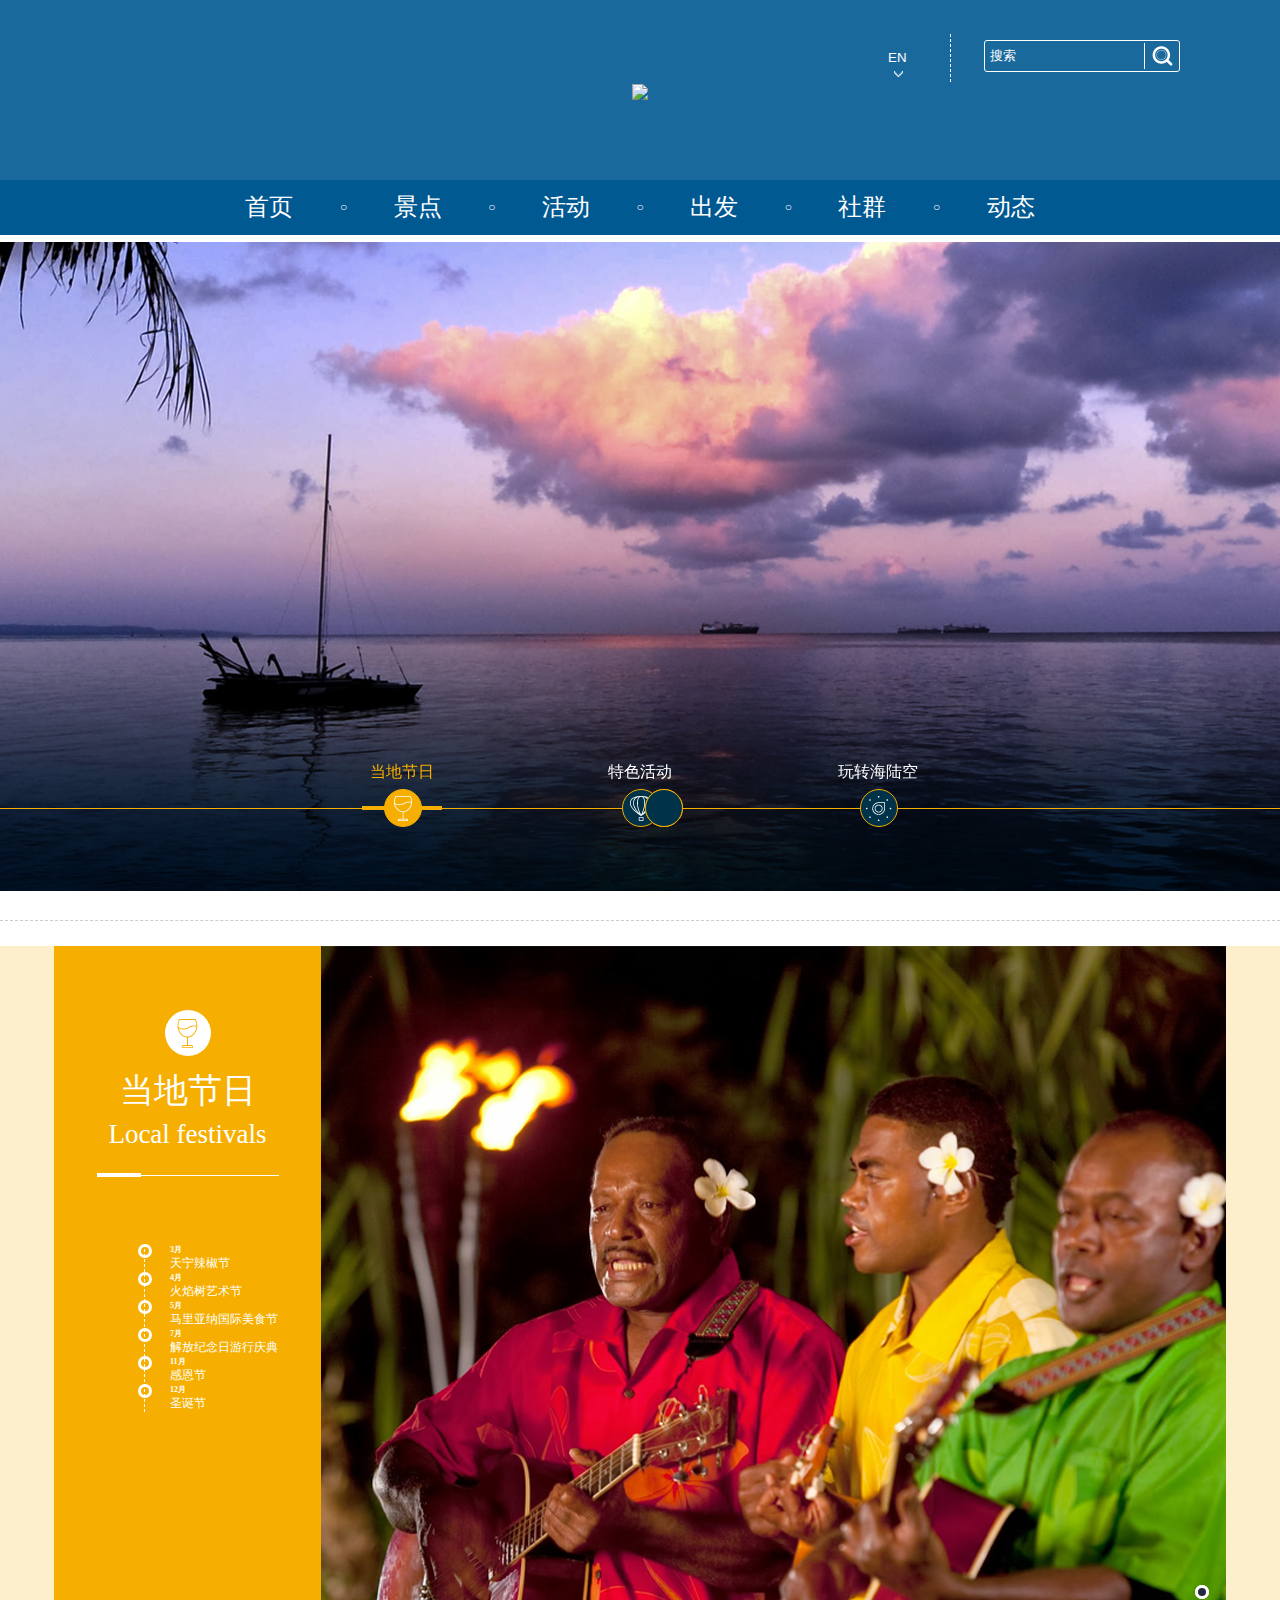
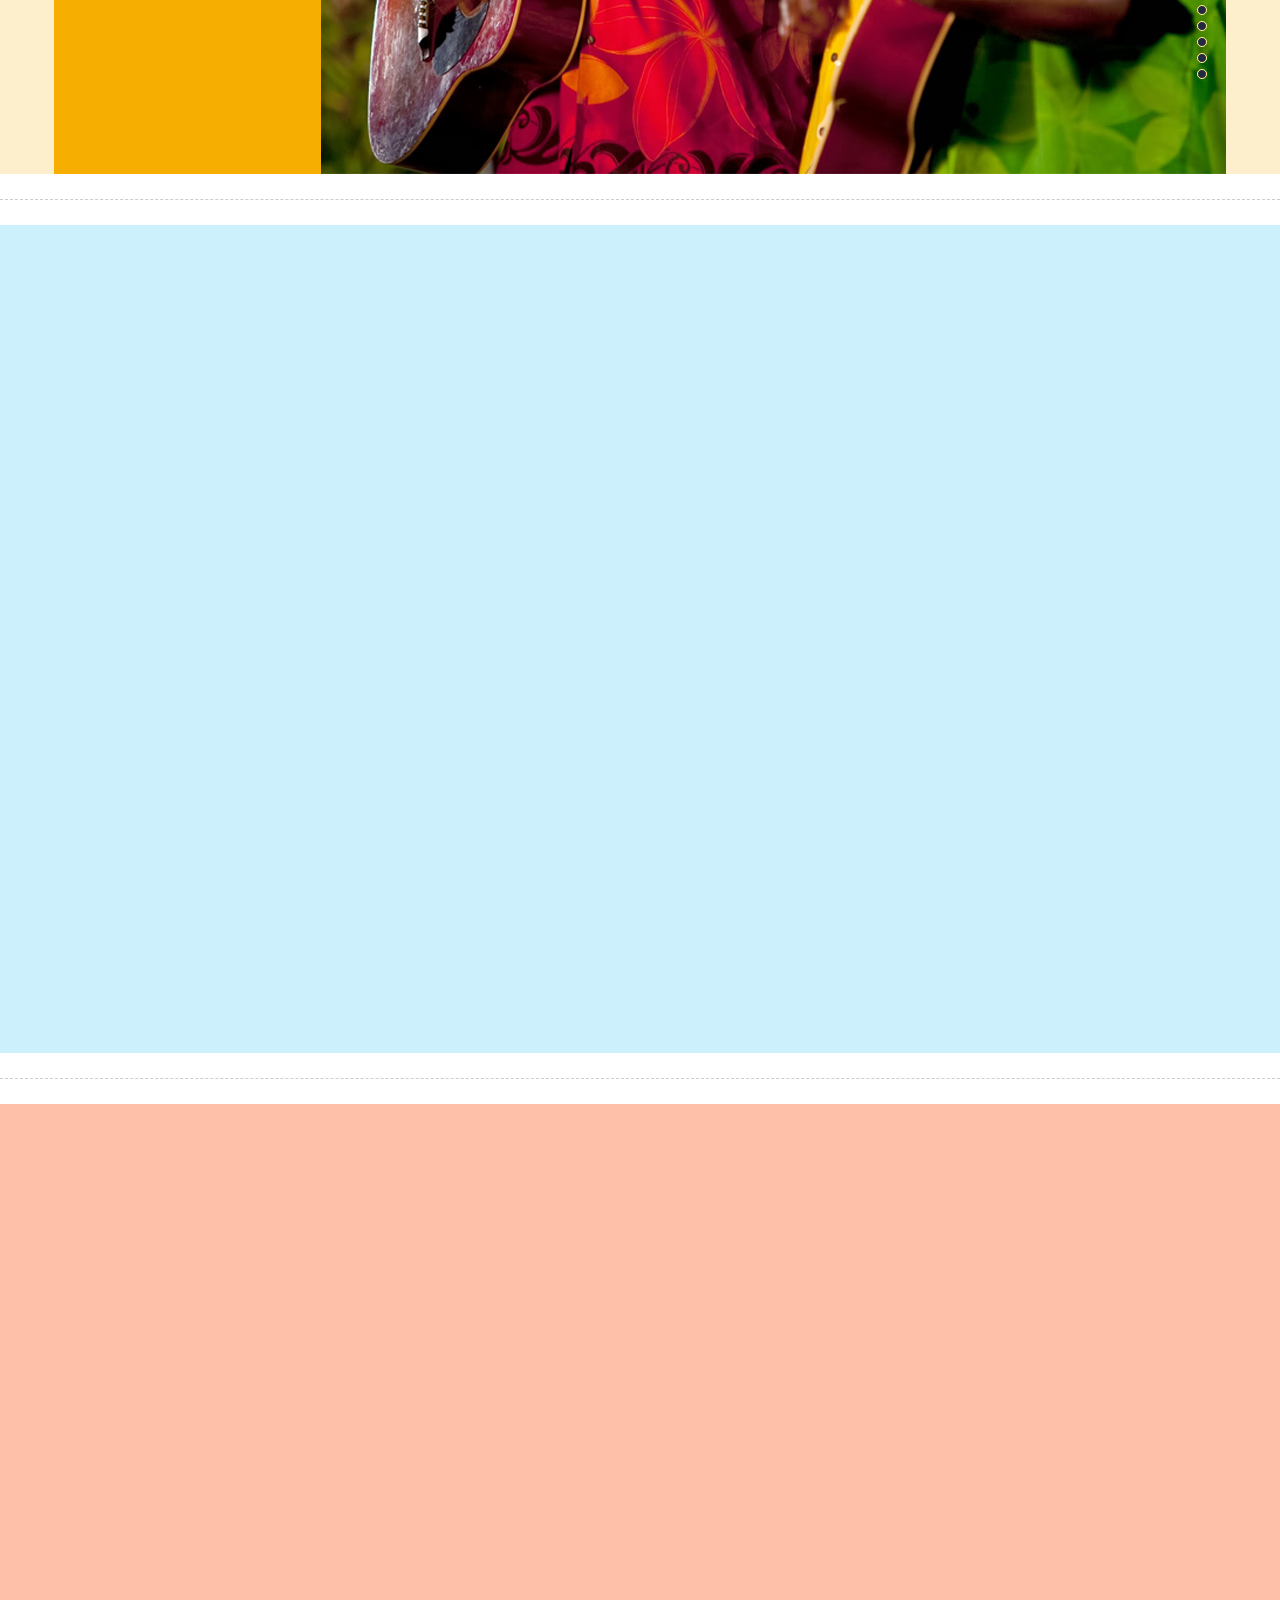
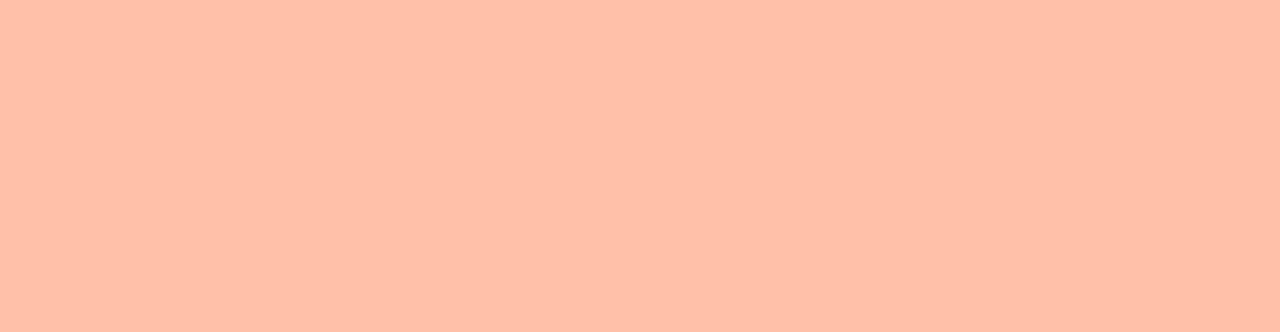
==== activity.html @ ddf552de "init" ====
<!DOCTYPE html>
<html lang="en">
<head>
	<meta charset="UTF-8">
	<title>活动</title>
	<link rel="stylesheet" href="css/index.css" type="text/css"/>  
	<link rel="stylesheet" href="css/swiper.css" type="text/css"/>
	<link rel="stylesheet" href="css/activity.css" type="text/css"/>
	<script type="text/javascript" src="js/jquery.js"></script>    
	<script type="text/javascript" src="js/swiper.min.js"></script>    
	<script type="text/javascript" src="js/posterTvGrid.js"></script>
	<script type="text/javascript" src="js/base.js"></script>
</head>
<body>
	<div id="top" class="pub-top">
	    <h1><img src="images/pub-logo.png" class="logo" /></h1>
	    <div class="search">
	        <div class="select">
	            <select>
	                <option value="EN" style="background: #015992;color: #fff;">EN</option>
	                <option value="中文" style="background: #015992;color: #fff;">中文</option>
	            </select>
	            <div class="select-shadow"></div>
	        </div>            
	        <form action="" type="">
	            <input type="text" name="" placeholder="搜索" />
	            <input type="submit" name="" />
	        </form>
	    </div>
	</div>
	<div id="nav">
	  <ul id="supnav" class="container">
	    <li>
	        <a href="#" class="a">首页</a>
	        <div>
	            <!-- <a href="#">导航菜单</a> 
	            <a href="#">导航菜单</a> 
	            <a href="#">导航菜单</a>
	            <a href="#">导航菜单</a> 
	            <a href="#">导航菜单</a> --> 
	        </div>
	    </li>
	    <li>○</li>
	    <li>
	        <a href="#" class="a">景点</a>
	        <div> 
	            <a href="#">导航菜单</a>
	            <a href="#">导航菜单</a>
	            <a href="#">导航菜单</a> 
	            <a href="#">导航菜单</a> 
	            <a href="#">导航菜单</a> 
	            <a href="#">导航菜单</a> 
	            <a href="#">导航菜单</a> 
	            <a href="#">导航菜单</a> 
	        </div>
	    </li>
	    <li>○</li>
	    <li>
	        <a href="#" class="a">活动</a>
	        <div> 
	            <a href="#">导航菜单</a> 
	            <a href="#">导航菜单</a>
	            <a href="#">导航菜单</a> 
	            <a href="#">导航菜单</a> 
	            <a href="#">导航菜单</a> 
	            <a href="#">导航菜单</a> 
	            <a href="#">导航菜单</a> 
	        </div>
	    </li>
	    <li>○</li>
	    <li>
	        <a href="#" class="a">出发</a>
	        <div> 
	            <a href="#">导航菜单</a> 
	            <a href="#">导航菜单</a> 
	            <a href="#">导航菜单</a>
	            <a href="#">导航菜单</a>
	            <a href="#">导航菜单</a> 
	            <a href="#">导航菜单</a> 
	            <a href="#">导航菜单</a> 
	            <a href="#">导航菜单</a> 
	            <a href="#">导航菜单</a> 
	        </div>
	    </li>
	    <li>○</li>
	    <li>
	        <a href="#" class="a">社群</a>
	        <div> 
	            <a href="#">导航菜单</a>
	            <a href="#">导航菜单</a>
	            <a href="#">导航菜单</a> 
	            <a href="#">导航菜单</a>
	            <a href="#">导航菜单</a> 
	            <a href="#">导航菜单</a> 
	            <a href="#">导航菜单</a> 
	            <a href="#">导航菜单</a> 
	            <a href="#">导航菜单</a> 
	        </div>
	    </li>
	    <li>○</li>
	    <li>
	        <a href="#" class="a">动态</a>
	        <div> 
	            <a href="#">导航菜单</a> 
	            <a href="#">导航菜单</a>
	            <a href="#">导航菜单</a> 
	            <a href="#">导航菜单</a>
	        </div>
	    </li>
	  </ul>
	</div>
	<div class="banner">
	    <div class="swiper-container">
	        <div class="swiper-wrapper">
	            <div class="swiper-slide">
	                <a href="#"><img src="images/activity/banner.jpg" /></a>
	            </div>
	            <div class="swiper-slide">
	                <a href="#"><img src="images/activity/banner.jpg" /></a>
	            </div>
	            <div class="swiper-slide">
	                <a href="#"><img src="images/activity/banner.jpg" /></a>
	            </div>

	        </div>
	        <!-- Add Pagination -->
	        <div class="swiper-pagination"></div>
	    </div>
	</div>
	<div class="hr"></div>
	<div class="module festival">
		<div class="container">
			<div class="swiper-container swiper-container-vertical">
			    <div class="swiper-wrapper">
			        <div class="swiper-slide">
			            <a href="#"><img src="images/activity/festival1.jpg" /></a>
			        </div>
			        <div class="swiper-slide">
			            <a href="#"><img src="images/activity/festival1.jpg" /></a>
			        </div>
			        <div class="swiper-slide">
			            <a href="#"><img src="images/activity/festival1.jpg" /></a>
			        </div>
			        <div class="swiper-slide">
			            <a href="#"><img src="images/activity/festival1.jpg" /></a>
			        </div>
			        <div class="swiper-slide">
			            <a href="#"><img src="images/activity/festival1.jpg" /></a>
			        </div>
			        <div class="swiper-slide">
			            <a href="#"><img src="images/activity/festival1.jpg" /></a>
			        </div>

			    </div>
			    <!-- Add Pagination -->
			    <div class="swiper-pagination swiper-pagination-clickable swiper-pagination-bullets"></div>
			    <div class="swiper-pagination swiper-pagination-clickable swiper-pagination-bullets"></div>
			</div>
			<div class="slide">
				<h5></h5>
				<h1>当地节日</h1>
				<h3>Local festivals</h3>
				<div class="line"></div>
				<ul>
					<li>
						<h6><span>3</span>月</h6>
						<p>天宁辣椒节</p>
					</li>
					<li>
						<h6><span>4</span>月</h6>
						<p>火焰树艺术节</p>
					</li>
					<li>
						<h6><span>5</span>月</h6>
						<p>马里亚纳国际美食节</p>
					</li>
					<li>
						<h6><span>7</span>月</h6>
						<p>解放纪念日游行庆典</p>
					</li>
					<li>
						<h6><span>11</span>月</h6>
						<p>感恩节</p>
					</li>
					<li>
						<h6><span>12</span>月</h6>
						<p>圣诞节</p>
					</li>
				</ul>
			</div>
		</div>
	</div>
	<div class="hr"></div>
	<div class="module activity">
		<div class="container"></div>
	</div>
	<div class="hr"></div>
	<div class="module travel">
		<div class="container"></div>
	</div>
</body>
</html>
---- css/index.css ----
body,div,span,h1,h2,h3,h4,h5,h6,p,a,ol,ul,li,dl,dt,dd,input,img,form,button,blockquote{margin:0; padding:0; list-style:none; border:0;}
body{font-size:12px;font-family: "Microsoft YaHei"; }
a{text-decoration:none; color:#000;border:none;padding:0px;margin:0px;}
a:hover{text-decoration:none;}
img{ border:none;}
input{ outline:none;}

input::-webkit-input-placeholder {color: #fff;}
input:-moz-placeholder {color: #fff;}
input::-moz-placeholder {color: #fff;}
input:-ms-input-placeholder {color: #fff;}
ul,li,ol,input{ list-style:none;}
input,button,select,textarea{outline:none}/*取消聚焦*/
.bog_bg{ background:#f8f9f8;}
.left{ float:left;}/*左浮动*/
.right{ float:right;}/*右浮动*/ 

.clearfix{ zoom:1; position:relative; overflow:hidden; display:block;}
.clearfix:after{ content:" "; position:absolute; width:0px; height:0px; clear:both;}

.container{width: 1172px;margin: 0 auto;}

.pub-top{background: #1a699d;}
#top.pub-top .search .select .select-shadow{background-color: #1a699d;}
.ha-bg{min-height: 3442px;min-width: 1172px;background: url(../images/bg.png) no-repeat center;}
#top{position: relative;}
#top h1{text-align: center;line-height: 180px;}
#top .logo{vertical-align: middle;}
#top .search{position: absolute;top: 30px;right: 100px;line-height: 48px;}
#top .search .select{display: inline-block;border-right: 1px dashed #fff;line-height: 48px;position: relative;}
#top .search .select:after{content: '';position: absolute;width: 9px;height: 6px;background: url(../images/down.png);bottom: 5px;left: 10px;}
#top .search .select .select-shadow{width: 17px;height: 17px;background: #56b0f2;position: absolute;right: 20px;top: 50%;margin-top: -8px;}
#top .search select{color: #fff;background: transparent;border: none;margin-right: 20px;}
#top .search form{display: inline-block;width: 194px;height: 30px;border: 1px solid #fff;border-radius: 3px;position: relative;top: 10px;margin-left: 30px;}
#top .search form input[type="text"]{width: 80%;background: transparent;color: #fff;float: left;line-height: 30px;text-indent: 5px;}
#top .search form input[type="submit"]{float: right;width: 18%;background: transparent url(../images/search.png) no-repeat center;text-indent: -9999px;line-height: 26px;border-left: 1px solid #fff;margin-top: 2px;cursor: pointer;}

#nav{width: 100%;line-height: 55px;background: #015992;height: 55px;}
#nav ul {padding: 0 162.875px;box-sizing: border-box;}
#nav ul li { float: left; line-height: 55px; position: relative;text-align: center; }
#nav ul li:nth-of-type(2n+1){width: 105px;}
#nav ul li:nth-of-type(2n){padding: 0 18px;color: #fff;}
#nav div { width: 105px; position: absolute; top: 62px; left: 0px; padding-bottom: 0px; float: left; height: 0; overflow: hidden; background-color: #23abf1;z-index: 9999; }
#nav li .a { text-decoration: none; color: #FFFFFF; line-height: 55px; display: block;font-size: 24px;color: #fff; }
#nav li .a:hover{color: #fccd00;border-bottom: 7px solid #fccd00;}
#nav div a { text-decoration: none; color: #FFFFFF; line-height: 26px; display: block; }
#nav div a:hover { background-color: #0C7DBA; }

#banner img{display: block;margin: 344px auto 0;}
.content{padding: 88px 0 0 0;margin-top: 246px;}
.content .content-bg{background: #fff;border-top: 0.01px solid transparent;}
.content .daoyu{margin-top: -88px;}
.content .daoyu li{float: left;text-align: center;width: 384px;height: auto;overflow: hidden;margin-left: 10px;}
.content .daoyu li:first-child{margin-left: 0;}
.content .daoyu li a{display: block;position: relative;}
.content .daoyu li a .shadow{width: 100%;height: 100%;background: transparent;position: absolute;top: 0;left: 0;right: 0;}
.content .daoyu li a:hover .shadow{background: rgba(0,0,0,0.4);}
.content .daoyu h5{width: 100%;height: 80px;line-height: 80px;background: #015992;font-size: 40px;color: #fff;font-weight: bold;border-bottom: 8px solid #fccd00;}
.content .daoyu img{display: block;}
.content .go{padding: 24px 0 0;margin-top: 15px;border-top: 1px dashed #ccc;}
.content .go img{display: block;margin: 0 auto;}
.content .share{padding: 50px 0 12px;border-bottom: 1px dashed #ccc;}
.content .share .pic{padding: 7px 10px;background: #f4f5f5;}
.content .share .pic ul{float: left;margin-left: 18px;}
.content .share .pic ul:first-child{margin-left: 0;}
.content .share .pic ul li{margin-bottom: 18px;position: relative;}
.content .share .pic a{display: block;position: relative;}
.content .share .pic a .shadow{width: 100%;height: 100%;background: transparent;position: absolute;top: 0;left: 0;right: 0;}
.content .share .pic a:hover .shadow{background: rgba(0,0,0,0.4);}
.content .share .pic img{display: block;}
.content .share .pic .float-right{width: 20px;height: 97px;background: #fff;position: absolute;top: 50%;right: -7px;margin-top: -48px;color: #9fa0a0;}
.content .share .pic .float-right span{transform: rotateZ(90deg);white-space: nowrap;position: relative;display: block;top: 5px;}
.content .share .txt{padding: 0 8px;border-left: 1px dashed #ccc;}
.content .share .txt h5{width: 430px;height: 42px;line-height: 42px;background: #015992;color: #fff;text-align: center;font-size: 20px;font-weight: normal;}
.content .share .txt h5 span{line-height: 42px;}
.content .share .txt h5 i{font-style: normal;font-size: 12px;position: relative;top: -3px;}
.content .share .txt ul{width: 430px;border: 1px solid #ccc;padding: 0 20px 0 8px;box-sizing: border-box;margin: 5px 0;background: #efeff0;}
.content .share .txt ul li{line-height: 30px;border-bottom: 1px dashed #ccc;}
.content .share .txt ul li:last-child{border-bottom: 1px dashed transparent;text-align: right;}
.content .share .txt ul li:last-child a{font-size: 12px;color: #015992;background: url(../images/more.png) no-repeat right center;padding-right: 17px;}
.content .share .txt .comment{width: 430px;border: 1px solid #ccc;margin: 5px 0;}
.content .share .txt .comment ol{height: 22px;background: #efeff0;}
.content .share .txt .comment ol li{float: left;}
.content .share .txt .comment ol li a{padding: 0 15px;display: block;line-height: 22px;}
.content .share .txt .comment ol li a:hover,.content .share .txt .comment ol li.on a{background: #fff;border-bottom: 2px solid #f00;}
.content .share .txt .comment p{text-align: right;padding-right: 20px;line-height: 30px;}
.content .share .txt .comment p a{font-size: 12px;color: #015992;background: url(../images/more.png) no-repeat right center;padding-right: 17px;}
.content .share .txt .comment dl{margin-top: 24px;}
.content .activity{margin-top: 15px;}
.content .activity h5{width: 1156px;height: 42px;line-height: 42px;background: #015992;color: #fff;text-align: center;font-size: 20px;font-weight: normal;margin: 0 auto 5px;}
.content .activity h5 span{line-height: 42px;}
.content .activity h5 i{font-style: normal;font-size: 12px;position: relative;top: -3px;}
.rotate-bg{width: 1156px;height: 306px;margin: 0 auto;background: #dcdcdc;padding-top: 10px;position: relative;}

#footer{width: 100%;min-width: 1172px;background: #fff;padding: 8px 0 276px;}
#footer .worker-box{border-top: 1px dashed #ccc;padding: 33px 0 20px;}
#footer .worker{width: 800px;margin: 0 auto;position: relative;}
#footer .worker .box{width: 606px;height: 50px;margin: 0 auto;overflow: hidden;position: relative;}
#footer .worker .box ul{position: absolute;left: 0;top: 0;}
#footer .worker .box li{width: 162px;float: left;margin-left: 60px;}
#footer .worker .box li img{display: block;}
#footer .worker .box li:first-child{margin-left: 0;}
#footer .worker .prev-btn{width: 12px;height: 20px;background: url(../images/prev.png);position: absolute;left: 0;top: 50%;margin-top: -10px;}
#footer .worker .next-btn{width: 12px;height: 20px;background: url(../images/next.png);position: absolute;right: 0;top: 50%;margin-top: -10px;}
#footer .list{width: 80%;margin: 0 auto;background: #f5f5f5;padding: 5px 0 0;}
#footer .list h5{font-size: 22px;color: #000;font-weight: bold;text-align: center;line-height: 38px;margin: 10px 0;}
#footer .list ul{width: 90%;border-top: 1px dashed #ccc;margin: 0 auto;padding: 10px 0 28px;}
#footer .list ul li{width: 30%;float: left;}
/*#footer .list ul li:first-child{padding-right: 70px;}*/
/*#footer .list ul li:last-child{padding-left: 70px;}*/
#footer .list ul li:nth-of-type(2){width: 30%;border-left: 1px dashed #ccc;border-right: 1px dashed #ccc;}
#footer .list ul li h6{text-align: center;font-size: 14px;color: #3e3a39;line-height: 22px;padding-top: 10px;}
#footer p{text-align: center;font-size: 12px;color: #3e3a39;line-height: 22px;}
#footer p.link{margin-top: 10px;}
#footer .app{text-align: center;margin-top: 28px;}

/* posterTvGrid */
.posterTvGrid{position:relative;height:270px;}
.posterTvGrid img{max-width:none;max-height:none;border:0 none;background:#888;}
.posterTvGrid .contentHolder{position:relative;overflow:hidden;}
.posterTvGrid .contentHolderUnit{cursor:pointer;position:absolute;width:640px;height:270px;}
.posterTvGrid .contentHolderUnit a.elementLink{display:block;overflow:hidden;z-index:3;position:absolute;left:0;right:0;width:100%;height:100%;}
.posterTvGrid .contentHolderUnit img{width:100%;height:100%;}
.posterTvGrid .contentHolderUnit .elementTitle{}
.posterTvGrid .contentHolderUnit .elementOverlay{z-index:1;position:absolute;top:0;left:0;background:#000;width:100%;height:100%;opacity:0;filter:opacity=0;}
.posterTvGrid .contentHolderUnit .leftShadow{position:absolute;top:23px;left:-174px;width:174px;height:224px;background:url(img/leftShadow.png) no-repeat;}
.posterTvGrid .contentHolderUnit .rightShadow{position:absolute;top:23px;right:-174px;width:174px;height:224px;background:url(img/rightShadow.png) no-repeat;}
.posterTvGrid .bannerControls{}
.rotate-bg .leftNav,.rotate-bg .rightNav{cursor:pointer;z-index:10;position:absolute;top:50%;width:12px;height:20px;margin-top:-10px;}
.rotate-bg .leftNav{left:70px;background:url("../images/prev.png") no-repeat;_background:none;_filter:progid:DXImageTransform.Microsoft.AlphaImageLoader(src="img/slide_prev_btn.png");}
.rotate-bg .rightNav{right:70px;background:url("../images/next.png") no-repeat;_background:none;_filter:progid:DXImageTransform.Microsoft.AlphaImageLoader(src="img/slide_next_btn.png");}
.rotate-bg .leftNav:hover{}
.rotate-bg .rightNav:hover{}
.posterTvGrid .bottomNav{z-index:140;position:absolute;width:100%;height:10px;margin-top:270px;padding:10px 0 0;text-align:center;display: none;}
.posterTvGrid .bottomNavButtonOFF{cursor:pointer;overflow:hidden;display:inline-block;*display:inline;*zoom:1;width:10px;height:10px;margin:0 5px;vertical-align:top;-webkit-border-radius:5px;-moz-border-radius:5px;border-radius:5px;background:#c3c3c3;}
.posterTvGrid .bottomNavButtonOFF:hover{background:#aaa;}
.posterTvGrid .bottomNavButtonON,
.posterTvGrid .bottomNavButtonON:hover{background:#69aaec;}
.posterTvGrid .bottomNavLeft{}
.posterTvGrid .bottomNavRight{}
---- css/activity.css ----
.hr{background-color: #fff;height: 25px;border-top: 1px dashed #ccc;margin-top: 25px;}
.banner{margin-top: 7px;}
.banner .swiper-pagination{height: 1px;background: #f6af00;bottom: 86px;z-index: 1;}
.banner .swiper-pagination span{position: absolute;left: 50%;bottom: -18px;width: 36px;height: 36px;background-color: #003249;background-repeat: no-repeat;background-position: center;border-radius: 50%;border: 1px solid #f6af00;opacity: 1;}
.banner .swiper-pagination span:before{position: absolute;top: -28px;left: -23px;width: 80px;color: #fff;font-size: 16px;}
.banner .swiper-pagination span:nth-of-type(1){margin-left: -256px;background-image: url(../images/activity/banner-btn1-1.png);}
.banner .swiper-pagination span:nth-of-type(1):before{content: '当地节日';}
.banner .swiper-pagination span:nth-of-type(2){margin-left: -18px;background-image: url(../images/activity/banner-btn2-1.png);}
.banner .swiper-pagination span:nth-of-type(2):before{content: '特色活动';}
.banner .swiper-pagination span:nth-of-type(3){margin-left: 220px;background-image: url(../images/activity/banner-btn3-1.png);}
.banner .swiper-pagination span:nth-of-type(3):before{content: '玩转海陆空';}
.banner .swiper-pagination span.swiper-pagination-bullet-active{background-color: #f6af00;}
.banner .swiper-pagination span.swiper-pagination-bullet-active:before{color: #f6af00;}
.banner .swiper-pagination span.swiper-pagination-bullet-active:after{content: '';position: absolute;top: 16px;left: -23px;width: 80px;height: 4px;background-color: #f6af00;z-index: -1;}

.module{width: 100%;;height: 828px;min-width: 1172px;overflow: hidden;position: relative;}
.module .container{height: 100%;overflow: hidden;position: relative;}
.module .container .swiper-container{width: 100%;height: 100%;}
.module .slide{width: 267px;height: 100%;position: absolute;left: 0;top: 0;bottom: 0;z-index: 99999;padding: 64px 20px;box-sizing: border-box;}
.module .slide h5{width: 46px;height: 46px;background: #fff url(../images/activity/banner-btn1-2.png) no-repeat center;border-radius: 50%;margin: 0 auto;}
.module .slide h1{font-size: 34px;color: #fff;text-align: center;font-weight: normal;margin: 12px 0 5px;}
.module .slide h3{font-size: 27px;color: #fff;text-align: center;font-weight: normal;}
.module .slide .line{width: 182px;height: 1px;margin: 0 auto;position: relative;background-color: #fff;margin-top: 25px;}
.module .slide .line:before{content: '';width: 44px;height: 4px;background-color: #fff;position: absolute;left: 0;top: -2px;}
.module .swiper-container-vertical > .swiper-pagination-bullets{right: 17px;bottom: 36px;top: initial;text-align: center;}
.module .swiper-container-vertical > .swiper-pagination-bullets .swiper-pagination-bullet{background-color: #23293f;border: 1px solid #fde689;opacity: 1;margin: 6px auto;}
.module .swiper-container-vertical > .swiper-pagination-bullets .swiper-pagination-bullet.swiper-pagination-bullet-active{border: 3px solid #fff;}
.festival{background-color: #fdefcc;}
.festival .slide{background-color: #f6af00;}
.festival .slide ul{border-left: 1px dashed #fff;color: #fff;margin: 68px 0 0 70px;}
.festival .slide ul li{position: relative;padding-left: 25px;}
.festival .slide ul li:before{content: '';width: 8px;height: 8px;background-color: transparent;border: 3px solid #fff;position: absolute;left: -7px;top: 0;border-radius: 50%;}
.activity{background-color: #ccf1fc;}
.travel{background-color: #ffc0a9;}
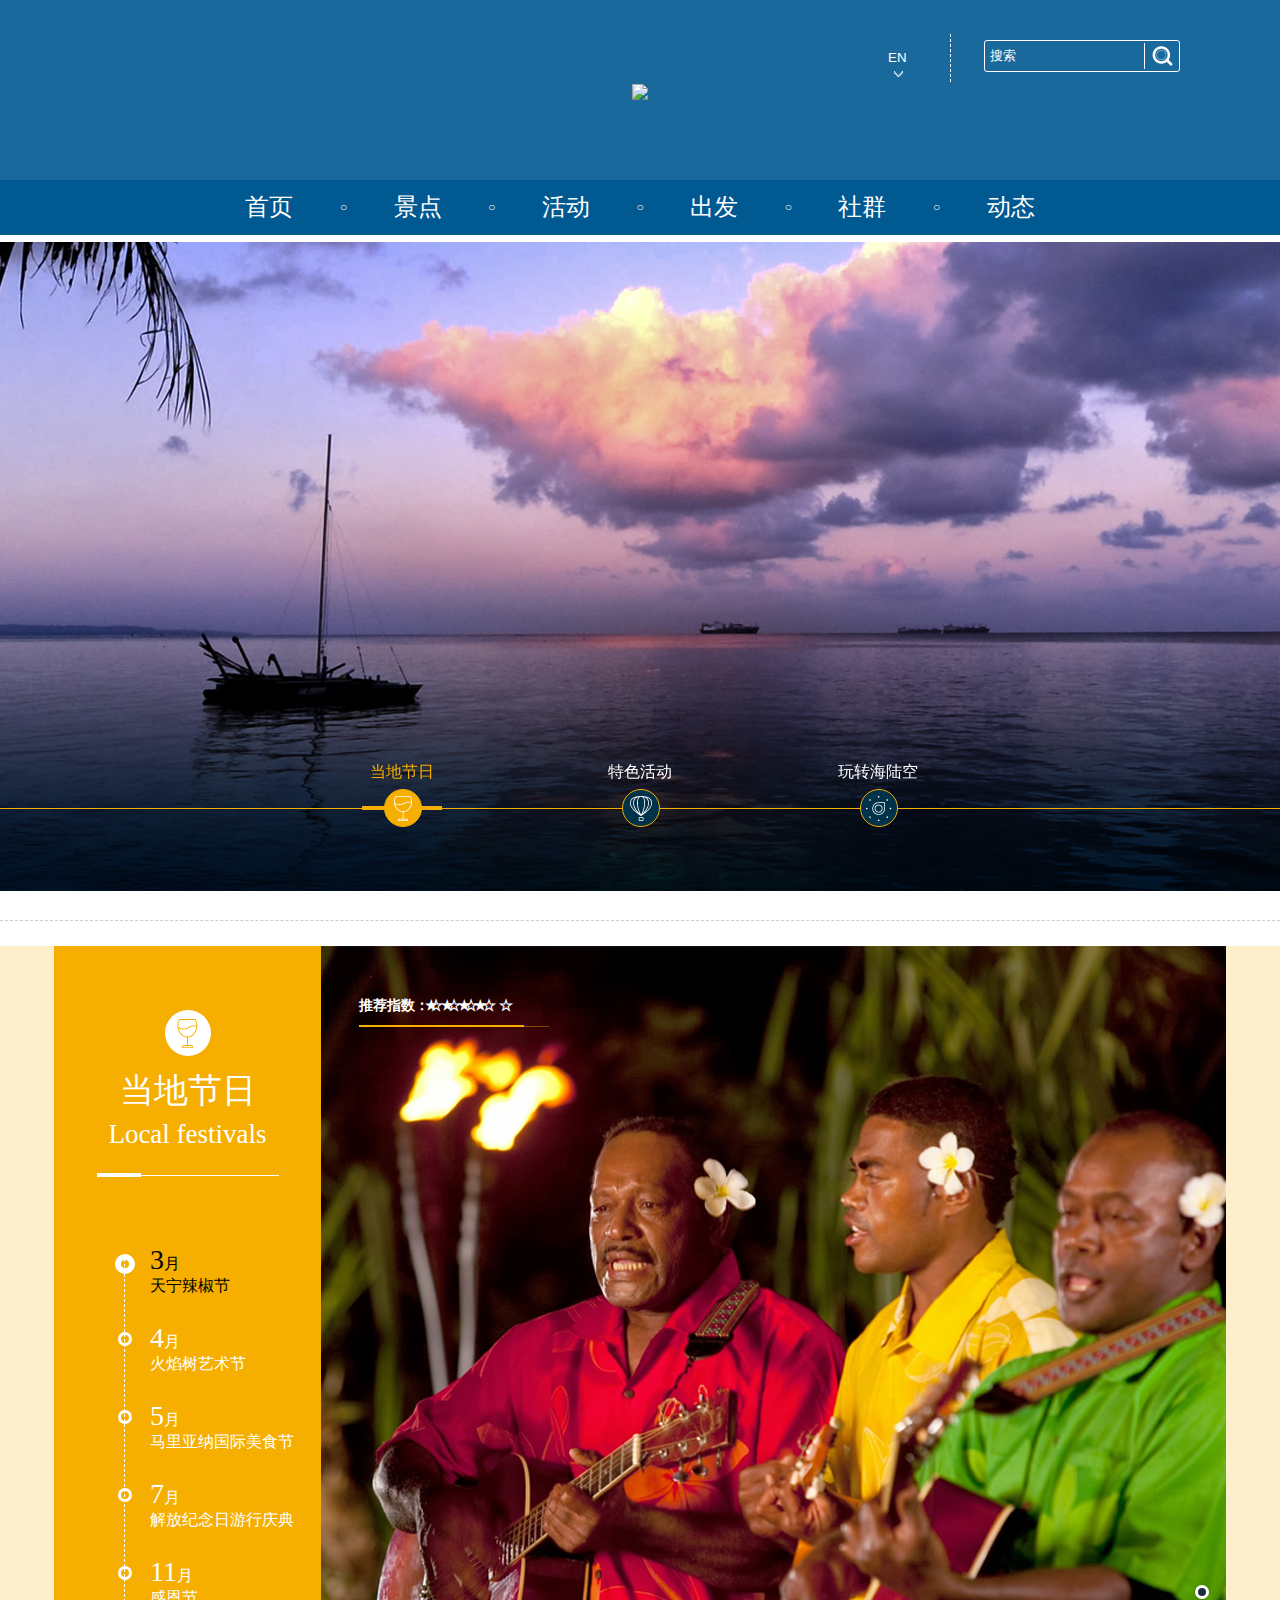
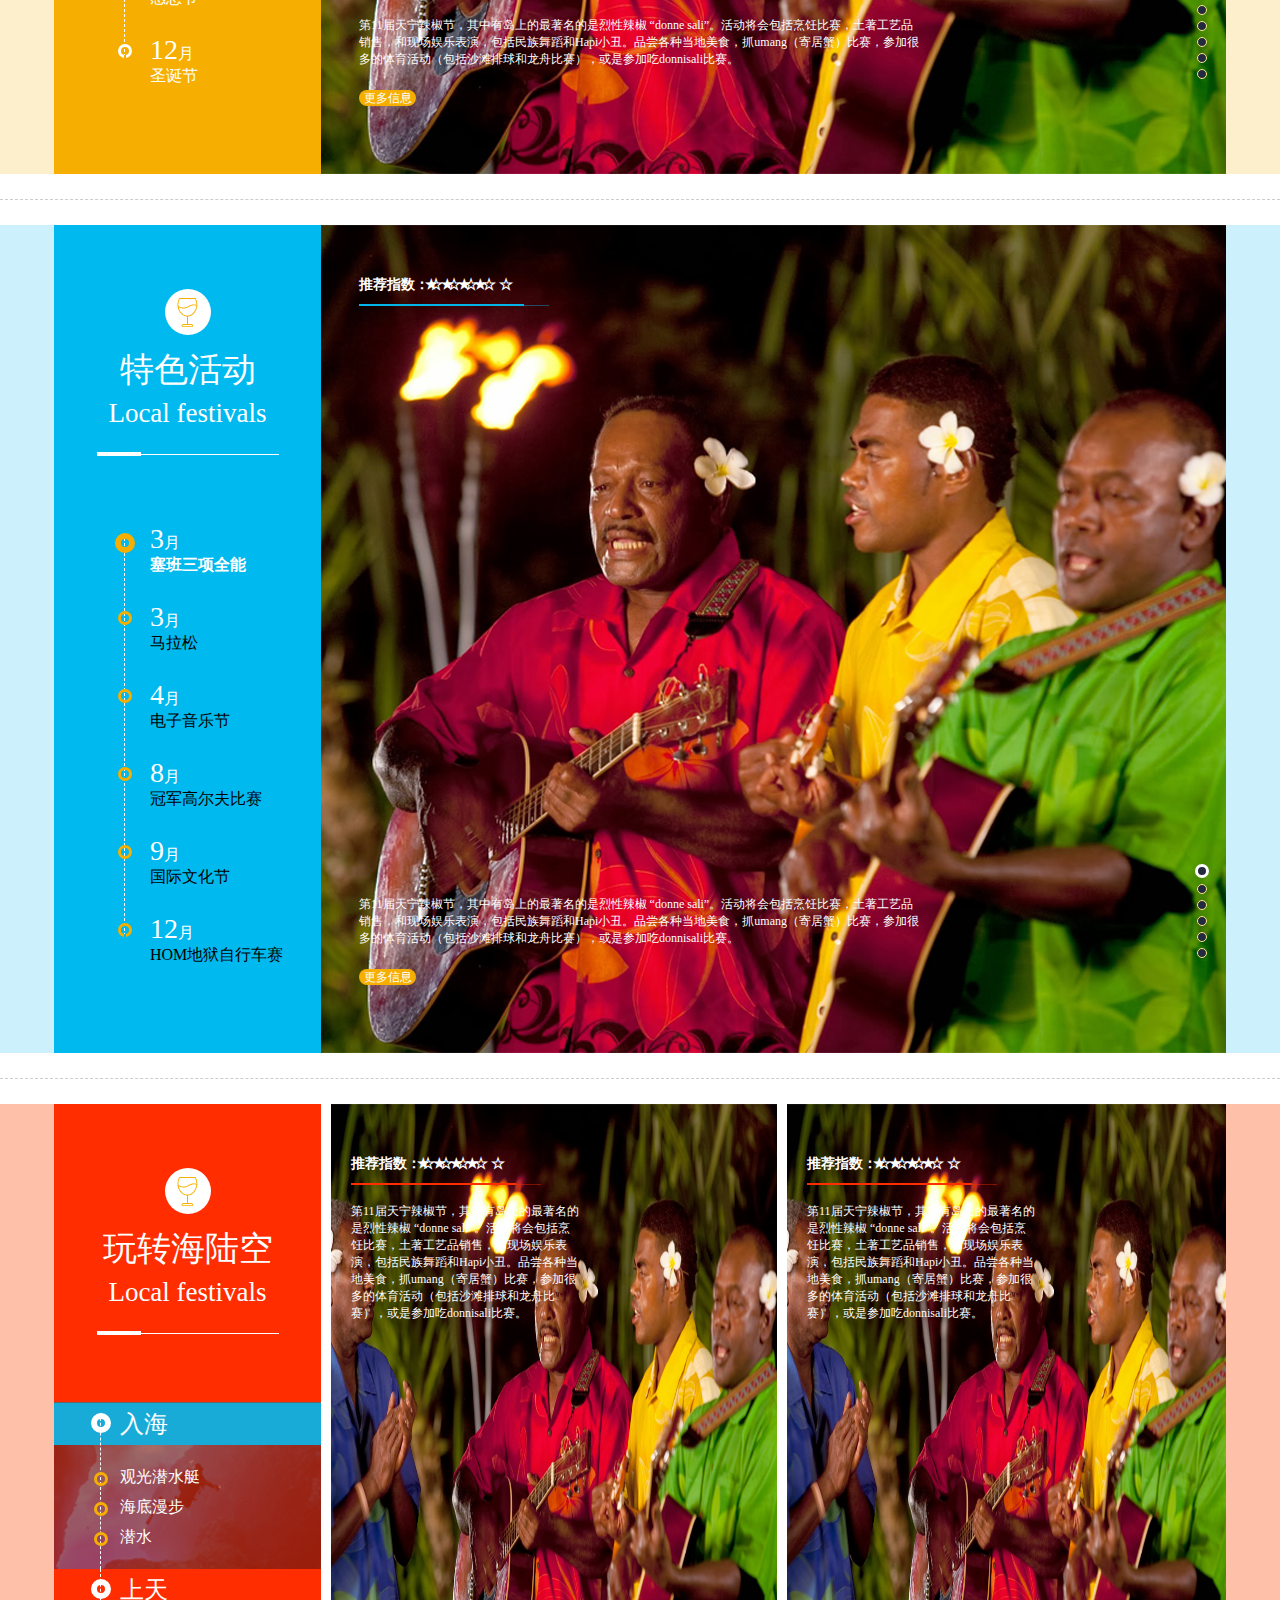
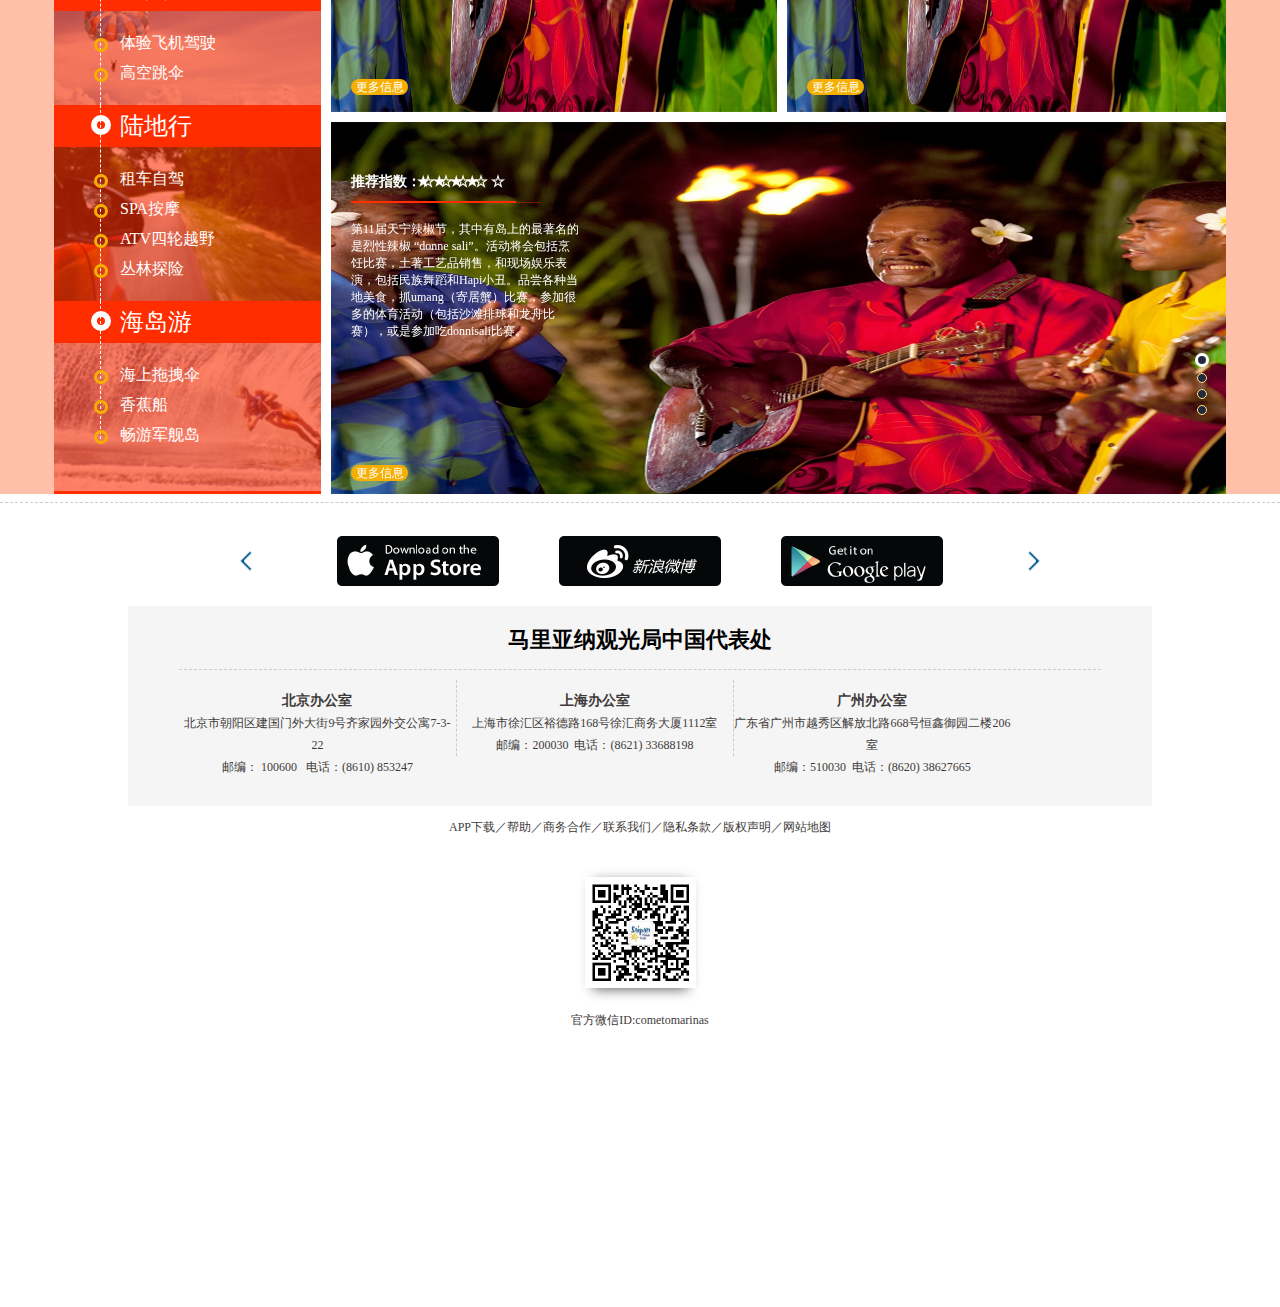
==== commit ffc979e0: "init" ====
--- a/activity.html
+++ b/activity.html
@@ -110,7 +110,7 @@
 	  </ul>
 	</div>
 	<div class="banner">
-	    <div class="swiper-container">
+	    <div class="swiper-container activity-container">
 	        <div class="swiper-wrapper">
 	            <div class="swiper-slide">
 	                <a href="#"><img src="images/activity/banner.jpg" /></a>
@@ -130,73 +130,417 @@
 	<div class="hr"></div>
 	<div class="module festival">
 		<div class="container">
-			<div class="swiper-container swiper-container-vertical">
+			<div class="swiper-container swiper-container-vertical festival-container">
 			    <div class="swiper-wrapper">
 			        <div class="swiper-slide">
-			            <a href="#"><img src="images/activity/festival1.jpg" /></a>
-			        </div>
-			        <div class="swiper-slide">
-			            <a href="#"><img src="images/activity/festival1.jpg" /></a>
-			        </div>
-			        <div class="swiper-slide">
-			            <a href="#"><img src="images/activity/festival1.jpg" /></a>
-			        </div>
-			        <div class="swiper-slide">
-			            <a href="#"><img src="images/activity/festival1.jpg" /></a>
-			        </div>
-			        <div class="swiper-slide">
-			            <a href="#"><img src="images/activity/festival1.jpg" /></a>
-			        </div>
-			        <div class="swiper-slide">
-			            <a href="#"><img src="images/activity/festival1.jpg" /></a>
+			            <a href="#">
+			            	<img src="images/activity/festival1.jpg" />
+			            	<div class="description">
+			            		<div class="star"><h5>推荐指数：☆ ☆ ☆ ☆ ☆<span>★ ★ ★ ★</span></h5></div>
+			            		<p class="desc">第11届天宁辣椒节，其中有岛上的最著名的是烈性辣椒 “donne sali”。活动将会包括烹饪比赛，土著工艺品销售，和现场娱乐表演，包括民族舞蹈和Hapi小丑。品尝各种当地美食，抓umang（寄居蟹）比赛，参加很多的体育活动（包括沙滩排球和龙舟比赛），或是参加吃donnisali比赛。</p>
+			            		<div class="btn">更多信息</div>
+			            	</div>
+			            </a>
+			        </div>
+			        <div class="swiper-slide">
+			            <a href="#">
+			            	<img src="images/activity/festival1.jpg" />
+			            	<div class="description">
+			            		<div class="star"><h5>推荐指数：☆ ☆ ☆ ☆ ☆<span>★ ★ ★ ★</span></h5></div>
+			            		<p class="desc">第11届火焰树艺术节，其中有岛上的最著名的是烈性辣椒 “donne sali”。活动将会包括烹饪比赛，土著工艺品销售，和现场娱乐表演，包括民族舞蹈和Hapi小丑。品尝各种当地美食，抓umang（寄居蟹）比赛，参加很多的体育活动（包括沙滩排球和龙舟比赛），或是参加吃donnisali比赛。</p>
+			            		<div class="btn">更多信息</div>
+			            	</div>
+			            </a>
+			        </div>
+			        <div class="swiper-slide">
+			            <a href="#">
+			            	<img src="images/activity/festival1.jpg" />
+			            	<div class="description">
+			            		<div class="star"><h5>推荐指数：☆ ☆ ☆ ☆ ☆<span>★ ★ ★ ★</span></h5></div>
+			            		<p class="desc">第11届马里亚纳国际美食节，其中有岛上的最著名的是烈性辣椒 “donne sali”。活动将会包括烹饪比赛，土著工艺品销售，和现场娱乐表演，包括民族舞蹈和Hapi小丑。品尝各种当地美食，抓umang（寄居蟹）比赛，参加很多的体育活动（包括沙滩排球和龙舟比赛），或是参加吃donnisali比赛。</p>
+			            		<div class="btn">更多信息</div>
+			            	</div>
+			            </a>
+			        </div>
+			        <div class="swiper-slide">
+			            <a href="#">
+			            	<img src="images/activity/festival1.jpg" />
+			            	<div class="description">
+			            		<div class="star"><h5>推荐指数：☆ ☆ ☆ ☆ ☆<span>★ ★ ★ ★</span></h5></div>
+			            		<p class="desc">第11届解放纪念日游行庆典，其中有岛上的最著名的是烈性辣椒 “donne sali”。活动将会包括烹饪比赛，土著工艺品销售，和现场娱乐表演，包括民族舞蹈和Hapi小丑。品尝各种当地美食，抓umang（寄居蟹）比赛，参加很多的体育活动（包括沙滩排球和龙舟比赛），或是参加吃donnisali比赛。</p>
+			            		<div class="btn">更多信息</div>
+			            	</div>
+			            </a>
+			        </div>
+			        <div class="swiper-slide">
+			            <a href="#">
+			            	<img src="images/activity/festival1.jpg" />
+			            	<div class="description">
+			            		<div class="star"><h5>推荐指数：☆ ☆ ☆ ☆ ☆<span>★ ★ ★ ★</span></h5></div>
+			            		<p class="desc">第11届感恩节，其中有岛上的最著名的是烈性辣椒 “donne sali”。活动将会包括烹饪比赛，土著工艺品销售，和现场娱乐表演，包括民族舞蹈和Hapi小丑。品尝各种当地美食，抓umang（寄居蟹）比赛，参加很多的体育活动（包括沙滩排球和龙舟比赛），或是参加吃donnisali比赛。</p>
+			            		<div class="btn">更多信息</div>
+			            	</div>
+			            </a>
+			        </div>
+			        <div class="swiper-slide">
+			            <a href="#">
+			            	<img src="images/activity/festival1.jpg" />
+			            	<div class="description">
+			            		<div class="star"><h5>推荐指数：☆ ☆ ☆ ☆ ☆<span>★ ★ ★ ★</span></h5></div>
+			            		<p class="desc">第11届圣诞节，其中有岛上的最著名的是烈性辣椒 “donne sali”。活动将会包括烹饪比赛，土著工艺品销售，和现场娱乐表演，包括民族舞蹈和Hapi小丑。品尝各种当地美食，抓umang（寄居蟹）比赛，参加很多的体育活动（包括沙滩排球和龙舟比赛），或是参加吃donnisali比赛。</p>
+			            		<div class="btn">更多信息</div>
+			            	</div>
+			            </a>
 			        </div>
 
 			    </div>
 			    <!-- Add Pagination -->
-			    <div class="swiper-pagination swiper-pagination-clickable swiper-pagination-bullets"></div>
-			    <div class="swiper-pagination swiper-pagination-clickable swiper-pagination-bullets"></div>
+			    <div class="swiper-pagination swiper-pagination-clickable swiper-pagination-bullets festival-pagination"></div>
+			    <!-- <div class="swiper-pagination swiper-pagination-clickable swiper-pagination-bullets festival-pagination slide"></div> -->
+			    <!-- <div class="swiper-pagination swiper-pagination-clickable swiper-pagination-bullets"></div> -->
+			    <div class="slide">
+			    	<h5></h5>
+			    	<h1>当地节日</h1>
+			    	<h3>Local festivals</h3>
+			    	<div class="line"></div>
+			    	<ul>
+			    		<li class="active">
+			    			<h6><span>3</span>月</h6>
+			    			<p>天宁辣椒节</p>
+			    		</li>
+			    		<li>
+			    			<h6><span>4</span>月</h6>
+			    			<p>火焰树艺术节</p>
+			    		</li>
+			    		<li>
+			    			<h6><span>5</span>月</h6>
+			    			<p>马里亚纳国际美食节</p>
+			    		</li>
+			    		<li>
+			    			<h6><span>7</span>月</h6>
+			    			<p>解放纪念日游行庆典</p>
+			    		</li>
+			    		<li>
+			    			<h6><span>11</span>月</h6>
+			    			<p>感恩节</p>
+			    		</li>
+			    		<li>
+			    			<h6><span>12</span>月</h6>
+			    			<p>圣诞节</p>
+			    		</li>
+			    	</ul>
+			    </div>
 			</div>
-			<div class="slide">
-				<h5></h5>
-				<h1>当地节日</h1>
-				<h3>Local festivals</h3>
-				<div class="line"></div>
-				<ul>
-					<li>
-						<h6><span>3</span>月</h6>
-						<p>天宁辣椒节</p>
-					</li>
-					<li>
-						<h6><span>4</span>月</h6>
-						<p>火焰树艺术节</p>
-					</li>
-					<li>
-						<h6><span>5</span>月</h6>
-						<p>马里亚纳国际美食节</p>
-					</li>
-					<li>
-						<h6><span>7</span>月</h6>
-						<p>解放纪念日游行庆典</p>
-					</li>
-					<li>
-						<h6><span>11</span>月</h6>
-						<p>感恩节</p>
-					</li>
-					<li>
-						<h6><span>12</span>月</h6>
-						<p>圣诞节</p>
-					</li>
-				</ul>
+			
+		</div>
+	</div>
+	<div class="hr"></div>
+	<div class="module activitys">
+		<div class="container">
+			<div class="swiper-container swiper-container-vertical activitys-container">
+			    <div class="swiper-wrapper">
+			        <div class="swiper-slide">
+			            <a href="#">
+			            	<img src="images/activity/festival1.jpg" />
+			            	<div class="description">
+			            		<div class="star"><h5>推荐指数：☆ ☆ ☆ ☆ ☆<span>★ ★ ★ ★</span></h5></div>
+			            		<p class="desc">第11届天宁辣椒节，其中有岛上的最著名的是烈性辣椒 “donne sali”。活动将会包括烹饪比赛，土著工艺品销售，和现场娱乐表演，包括民族舞蹈和Hapi小丑。品尝各种当地美食，抓umang（寄居蟹）比赛，参加很多的体育活动（包括沙滩排球和龙舟比赛），或是参加吃donnisali比赛。</p>
+			            		<div class="btn">更多信息</div>
+			            	</div>
+			            </a>
+			        </div>
+			        <div class="swiper-slide">
+			            <a href="#">
+			            	<img src="images/activity/festival1.jpg" />
+			            	<div class="description">
+			            		<div class="star"><h5>推荐指数：☆ ☆ ☆ ☆ ☆<span>★ ★ ★ ★</span></h5></div>
+			            		<p class="desc">第11届火焰树艺术节，其中有岛上的最著名的是烈性辣椒 “donne sali”。活动将会包括烹饪比赛，土著工艺品销售，和现场娱乐表演，包括民族舞蹈和Hapi小丑。品尝各种当地美食，抓umang（寄居蟹）比赛，参加很多的体育活动（包括沙滩排球和龙舟比赛），或是参加吃donnisali比赛。</p>
+			            		<div class="btn">更多信息</div>
+			            	</div>
+			            </a>
+			        </div>
+			        <div class="swiper-slide">
+			            <a href="#">
+			            	<img src="images/activity/festival1.jpg" />
+			            	<div class="description">
+			            		<div class="star"><h5>推荐指数：☆ ☆ ☆ ☆ ☆<span>★ ★ ★ ★</span></h5></div>
+			            		<p class="desc">第11届马里亚纳国际美食节，其中有岛上的最著名的是烈性辣椒 “donne sali”。活动将会包括烹饪比赛，土著工艺品销售，和现场娱乐表演，包括民族舞蹈和Hapi小丑。品尝各种当地美食，抓umang（寄居蟹）比赛，参加很多的体育活动（包括沙滩排球和龙舟比赛），或是参加吃donnisali比赛。</p>
+			            		<div class="btn">更多信息</div>
+			            	</div>
+			            </a>
+			        </div>
+			        <div class="swiper-slide">
+			            <a href="#">
+			            	<img src="images/activity/festival1.jpg" />
+			            	<div class="description">
+			            		<div class="star"><h5>推荐指数：☆ ☆ ☆ ☆ ☆<span>★ ★ ★ ★</span></h5></div>
+			            		<p class="desc">第11届解放纪念日游行庆典，其中有岛上的最著名的是烈性辣椒 “donne sali”。活动将会包括烹饪比赛，土著工艺品销售，和现场娱乐表演，包括民族舞蹈和Hapi小丑。品尝各种当地美食，抓umang（寄居蟹）比赛，参加很多的体育活动（包括沙滩排球和龙舟比赛），或是参加吃donnisali比赛。</p>
+			            		<div class="btn">更多信息</div>
+			            	</div>
+			            </a>
+			        </div>
+			        <div class="swiper-slide">
+			            <a href="#">
+			            	<img src="images/activity/festival1.jpg" />
+			            	<div class="description">
+			            		<div class="star"><h5>推荐指数：☆ ☆ ☆ ☆ ☆<span>★ ★ ★ ★</span></h5></div>
+			            		<p class="desc">第11届感恩节，其中有岛上的最著名的是烈性辣椒 “donne sali”。活动将会包括烹饪比赛，土著工艺品销售，和现场娱乐表演，包括民族舞蹈和Hapi小丑。品尝各种当地美食，抓umang（寄居蟹）比赛，参加很多的体育活动（包括沙滩排球和龙舟比赛），或是参加吃donnisali比赛。</p>
+			            		<div class="btn">更多信息</div>
+			            	</div>
+			            </a>
+			        </div>
+			        <div class="swiper-slide">
+			            <a href="#">
+			            	<img src="images/activity/festival1.jpg" />
+			            	<div class="description">
+			            		<div class="star"><h5>推荐指数：☆ ☆ ☆ ☆ ☆<span>★ ★ ★ ★</span></h5></div>
+			            		<p class="desc">第11届圣诞节，其中有岛上的最著名的是烈性辣椒 “donne sali”。活动将会包括烹饪比赛，土著工艺品销售，和现场娱乐表演，包括民族舞蹈和Hapi小丑。品尝各种当地美食，抓umang（寄居蟹）比赛，参加很多的体育活动（包括沙滩排球和龙舟比赛），或是参加吃donnisali比赛。</p>
+			            		<div class="btn">更多信息</div>
+			            	</div>
+			            </a>
+			        </div>
+
+			    </div>
+			    <!-- Add Pagination -->
+			    <div class="swiper-pagination swiper-pagination-clickable swiper-pagination-bullets activitys-pagination"></div>
+			    <!-- <div class="swiper-pagination swiper-pagination-clickable swiper-pagination-bullets festival-pagination slide"></div> -->
+			    <!-- <div class="swiper-pagination swiper-pagination-clickable swiper-pagination-bullets"></div> -->
+			    <div class="slide">
+			    	<h5></h5>
+			    	<h1>特色活动</h1>
+			    	<h3>Local festivals</h3>
+			    	<div class="line"></div>
+			    	<ul>
+			    		<li class="active">
+			    			<h6><span>3</span>月</h6>
+			    			<p>塞班三项全能</p>
+			    		</li>
+			    		<li>
+			    			<h6><span>3</span>月</h6>
+			    			<p>马拉松</p>
+			    		</li>
+			    		<li>
+			    			<h6><span>4</span>月</h6>
+			    			<p>电子音乐节</p>
+			    		</li>
+			    		<li>
+			    			<h6><span>8</span>月</h6>
+			    			<p>冠军高尔夫比赛</p>
+			    		</li>
+			    		<li>
+			    			<h6><span>9</span>月</h6>
+			    			<p>国际文化节</p>
+			    		</li>
+			    		<li>
+			    			<h6><span>12</span>月</h6>
+			    			<p>HOM地狱自行车赛</p>
+			    		</li>
+			    	</ul>
+			    </div>
 			</div>
+			
 		</div>
-	</div>
-	<div class="hr"></div>
-	<div class="module activity">
-		<div class="container"></div>
 	</div>
 	<div class="hr"></div>
 	<div class="module travel">
-		<div class="container"></div>
+		<div class="container">
+			<div class="swiper-container swiper-container-vertical travel-container">
+			    <div class="swiper-wrapper">
+			        <div class="swiper-slide san">
+			            <a href="#">
+			            	<img src="images/activity/festival1.jpg" />
+			            	<div class="description">
+			            		<div class="star"><h5>推荐指数：☆ ☆ ☆ ☆ ☆<span>★ ★ ★ ★</span></h5></div>
+			            		<p class="desc">第11届天宁辣椒节，其中有岛上的最著名的是烈性辣椒 “donne sali”。活动将会包括烹饪比赛，土著工艺品销售，和现场娱乐表演，包括民族舞蹈和Hapi小丑。品尝各种当地美食，抓umang（寄居蟹）比赛，参加很多的体育活动（包括沙滩排球和龙舟比赛），或是参加吃donnisali比赛。</p>
+			            		<div class="btn">更多信息</div>
+			            	</div>
+			            </a>
+			            <a href="#">
+			            	<img src="images/activity/festival1.jpg" />
+			            	<div class="description">
+			            		<div class="star"><h5>推荐指数：☆ ☆ ☆ ☆ ☆<span>★ ★ ★ ★</span></h5></div>
+			            		<p class="desc">第11届天宁辣椒节，其中有岛上的最著名的是烈性辣椒 “donne sali”。活动将会包括烹饪比赛，土著工艺品销售，和现场娱乐表演，包括民族舞蹈和Hapi小丑。品尝各种当地美食，抓umang（寄居蟹）比赛，参加很多的体育活动（包括沙滩排球和龙舟比赛），或是参加吃donnisali比赛。</p>
+			            		<div class="btn">更多信息</div>
+			            	</div>
+			            </a>
+			            <a href="#">
+			            	<img src="images/activity/festival1.jpg" />
+			            	<div class="description">
+			            		<div class="star"><h5>推荐指数：☆ ☆ ☆ ☆ ☆<span>★ ★ ★ ★</span></h5></div>
+			            		<p class="desc">第11届天宁辣椒节，其中有岛上的最著名的是烈性辣椒 “donne sali”。活动将会包括烹饪比赛，土著工艺品销售，和现场娱乐表演，包括民族舞蹈和Hapi小丑。品尝各种当地美食，抓umang（寄居蟹）比赛，参加很多的体育活动（包括沙滩排球和龙舟比赛），或是参加吃donnisali比赛。</p>
+			            		<div class="btn">更多信息</div>
+			            	</div>
+			            </a>
+			        </div>
+			        <div class="swiper-slide er">
+			            <a href="#">
+			            	<img src="images/activity/festival1.jpg" />
+			            	<div class="description">
+			            		<div class="star"><h5>推荐指数：☆ ☆ ☆ ☆ ☆<span>★ ★ ★ ★</span></h5></div>
+			            		<p class="desc">第11届天宁辣椒节，其中有岛上的最著名的是烈性辣椒 “donne sali”。活动将会包括烹饪比赛，土著工艺品销售，和现场娱乐表演，包括民族舞蹈和Hapi小丑。品尝各种当地美食，抓umang（寄居蟹）比赛，参加很多的体育活动（包括沙滩排球和龙舟比赛），或是参加吃donnisali比赛。</p>
+			            		<div class="btn">更多信息</div>
+			            	</div>
+			            </a>
+			            <a href="#">
+			            	<img src="images/activity/festival1.jpg" />
+			            	<div class="description">
+			            		<div class="star"><h5>推荐指数：☆ ☆ ☆ ☆ ☆<span>★ ★ ★ ★</span></h5></div>
+			            		<p class="desc">第11届天宁辣椒节，其中有岛上的最著名的是烈性辣椒 “donne sali”。活动将会包括烹饪比赛，土著工艺品销售，和现场娱乐表演，包括民族舞蹈和Hapi小丑。品尝各种当地美食，抓umang（寄居蟹）比赛，参加很多的体育活动（包括沙滩排球和龙舟比赛），或是参加吃donnisali比赛。</p>
+			            		<div class="btn">更多信息</div>
+			            	</div>
+			            </a>
+			        </div>
+			        <div class="swiper-slide si">
+			            <a href="#">
+			            	<img src="images/activity/festival1.jpg" />
+			            	<div class="description">
+			            		<div class="star"><h5>推荐指数：☆ ☆ ☆ ☆ ☆<span>★ ★ ★ ★</span></h5></div>
+			            		<p class="desc">第11届天宁辣椒节，其中有岛上的最著名的是烈性辣椒 “donne sali”。活动将会包括烹饪比赛，土著工艺品销售，和现场娱乐表演，包括民族舞蹈和Hapi小丑。品尝各种当地美食，抓umang（寄居蟹）比赛，参加很多的体育活动（包括沙滩排球和龙舟比赛），或是参加吃donnisali比赛。</p>
+			            		<div class="btn">更多信息</div>
+			            	</div>
+			            </a>
+			            <a href="#">
+			            	<img src="images/activity/festival1.jpg" />
+			            	<div class="description">
+			            		<div class="star"><h5>推荐指数：☆ ☆ ☆ ☆ ☆<span>★ ★ ★ ★</span></h5></div>
+			            		<p class="desc">第11届天宁辣椒节，其中有岛上的最著名的是烈性辣椒 “donne sali”。活动将会包括烹饪比赛，土著工艺品销售，和现场娱乐表演，包括民族舞蹈和Hapi小丑。品尝各种当地美食，抓umang（寄居蟹）比赛，参加很多的体育活动（包括沙滩排球和龙舟比赛），或是参加吃donnisali比赛。</p>
+			            		<div class="btn">更多信息</div>
+			            	</div>
+			            </a>
+			            <a href="#">
+			            	<img src="images/activity/festival1.jpg" />
+			            	<div class="description">
+			            		<div class="star"><h5>推荐指数：☆ ☆ ☆ ☆ ☆<span>★ ★ ★ ★</span></h5></div>
+			            		<p class="desc">第11届天宁辣椒节，其中有岛上的最著名的是烈性辣椒 “donne sali”。活动将会包括烹饪比赛，土著工艺品销售，和现场娱乐表演，包括民族舞蹈和Hapi小丑。品尝各种当地美食，抓umang（寄居蟹）比赛，参加很多的体育活动（包括沙滩排球和龙舟比赛），或是参加吃donnisali比赛。</p>
+			            		<div class="btn">更多信息</div>
+			            	</div>
+			            </a>
+			            <a href="#">
+			            	<img src="images/activity/festival1.jpg" />
+			            	<div class="description">
+			            		<div class="star"><h5>推荐指数：☆ ☆ ☆ ☆ ☆<span>★ ★ ★ ★</span></h5></div>
+			            		<p class="desc">第11届天宁辣椒节，其中有岛上的最著名的是烈性辣椒 “donne sali”。活动将会包括烹饪比赛，土著工艺品销售，和现场娱乐表演，包括民族舞蹈和Hapi小丑。品尝各种当地美食，抓umang（寄居蟹）比赛，参加很多的体育活动（包括沙滩排球和龙舟比赛），或是参加吃donnisali比赛。</p>
+			            		<div class="btn">更多信息</div>
+			            	</div>
+			            </a>
+			        </div>
+			        <div class="swiper-slide san">			            
+			            <a href="#">
+			            	<img src="images/activity/festival1.jpg" />
+			            	<div class="description">
+			            		<div class="star"><h5>推荐指数：☆ ☆ ☆ ☆ ☆<span>★ ★ ★ ★</span></h5></div>
+			            		<p class="desc">第11届天宁辣椒节，其中有岛上的最著名的是烈性辣椒 “donne sali”。活动将会包括烹饪比赛，土著工艺品销售，和现场娱乐表演，包括民族舞蹈和Hapi小丑。品尝各种当地美食，抓umang（寄居蟹）比赛，参加很多的体育活动（包括沙滩排球和龙舟比赛），或是参加吃donnisali比赛。</p>
+			            		<div class="btn">更多信息</div>
+			            	</div>
+			            </a>
+			            <a href="#">
+			            	<img src="images/activity/festival1.jpg" />
+			            	<div class="description">
+			            		<div class="star"><h5>推荐指数：☆ ☆ ☆ ☆ ☆<span>★ ★ ★ ★</span></h5></div>
+			            		<p class="desc">第11届天宁辣椒节，其中有岛上的最著名的是烈性辣椒 “donne sali”。活动将会包括烹饪比赛，土著工艺品销售，和现场娱乐表演，包括民族舞蹈和Hapi小丑。品尝各种当地美食，抓umang（寄居蟹）比赛，参加很多的体育活动（包括沙滩排球和龙舟比赛），或是参加吃donnisali比赛。</p>
+			            		<div class="btn">更多信息</div>
+			            	</div>
+			            </a>
+			            <a href="#">
+			            	<img src="images/activity/festival1.jpg" />
+			            	<div class="description">
+			            		<div class="star"><h5>推荐指数：☆ ☆ ☆ ☆ ☆<span>★ ★ ★ ★</span></h5></div>
+			            		<p class="desc">第11届天宁辣椒节，其中有岛上的最著名的是烈性辣椒 “donne sali”。活动将会包括烹饪比赛，土著工艺品销售，和现场娱乐表演，包括民族舞蹈和Hapi小丑。品尝各种当地美食，抓umang（寄居蟹）比赛，参加很多的体育活动（包括沙滩排球和龙舟比赛），或是参加吃donnisali比赛。</p>
+			            		<div class="btn">更多信息</div>
+			            	</div>
+			            </a>
+			        </div>
+
+			    </div>
+			    <!-- Add Pagination -->
+			    <div class="swiper-pagination swiper-pagination-clickable swiper-pagination-bullets travel-pagination"></div>
+			    <!-- <div class="swiper-pagination swiper-pagination-clickable swiper-pagination-bullets festival-pagination slide"></div> -->
+			    <!-- <div class="swiper-pagination swiper-pagination-clickable swiper-pagination-bullets"></div> -->
+			    <div class="slide">
+			    	<h5></h5>
+			    	<h1>玩转海陆空</h1>
+			    	<h3>Local festivals</h3>
+			    	<div class="line"></div>
+			    	<ul>
+			    		<li class="active">
+			    			<dl class="sea">
+			    				<dt>入海</dt>
+			    				<dd>观光潜水艇</dd>
+			    				<dd>海底漫步</dd>
+			    				<dd>潜水</dd>
+			    			</dl>
+			    		</li>
+			    		<li>
+			    			<dl class="sky">
+			    				<dt>上天</dt>
+			    				<dd>体验飞机驾驶</dd>
+			    				<dd>高空跳伞</dd>
+			    			</dl>
+			    		</li>
+			    		<li>
+			    			<dl class="land">
+			    				<dt>陆地行</dt>
+			    				<dd>租车自驾</dd>
+			    				<dd>SPA按摩</dd>
+			    				<dd>ATV四轮越野</dd>
+			    				<dd>丛林探险</dd>
+			    			</dl>
+			    		</li>
+			    		<li>
+			    			<dl class="sea-land">
+			    				<dt>海岛游</dt>
+			    				<dd>海上拖拽伞</dd>
+			    				<dd>香蕉船</dd>
+			    				<dd>畅游军舰岛</dd>
+			    			</dl>
+			    		</li>
+			    	</ul>
+			    </div>
+			</div>
+			
+		</div>
+	</div>
+	<div id="footer"> 
+	    <div class="worker-box">
+	        <div class="worker">
+	            <div class="box">
+	               <ul class="clearfix">
+	                   <li><a href="#"><img src="images/worker1.jpg" /></a></li>
+	                   <li><a href="#"><img src="images/worker2.jpg" /></a></li>
+	                   <li><a href="#"><img src="images/worker3.jpg" /></a></li>
+	                   <li><a href="#"><img src="images/worker1.jpg" /></a></li>
+	                   <li><a href="#"><img src="images/worker2.jpg" /></a></li>
+	                   <li><a href="#"><img src="images/worker3.jpg" /></a></li>
+	               </ul>
+	            </div>
+	            <a href="javascript:void(0)" class="prev-btn"></a>
+	            <a href="javascript:void(0)" class="next-btn"></a>
+	        </div>
+	    </div>
+	    
+	    <div class="list">
+	        <h5>马里亚纳观光局中国代表处 </h5>
+	        <ul class="clearfix">
+	            <li>
+	                <h6>北京办公室</h6>
+	                <p>北京市朝阳区建国门外大街9号齐家园外交公寓7-3-22</p>
+	                <p>邮编： 100600   电话：(8610) 853247</p>
+	            </li>
+	            <li>
+	                <h6>上海办公室</h6>
+	                <p>上海市徐汇区裕德路168号徐汇商务大厦1112室</p>
+	                <p>邮编：200030  电话：(8621) 33688198</p>
+	            </li>
+	            <li>
+	                <h6>广州办公室</h6>
+	                <p>广东省广州市越秀区解放北路668号恒鑫御园二楼206室</p>
+	                <p>邮编：510030  电话：(8620) 38627665</p>
+	            </li>            
+	        </ul>        
+	    </div>
+	    <p class="link">APP下载／帮助／商务合作／联系我们／隐私条款／版权声明／网站地图</p>
+	    <div class="app"><img src="images/app.jpg" /></div>
+	    <p>官方微信ID:cometomarinas</p>
 	</div>
 </body>
 </html>--- a/css/activity.css
+++ b/css/activity.css
@@ -1,5 +1,5 @@
 .hr{background-color: #fff;height: 25px;border-top: 1px dashed #ccc;margin-top: 25px;}
-.banner{margin-top: 7px;}
+.banner{margin-top: 7px;width: 100%;min-width: 1172px;}
 .banner .swiper-pagination{height: 1px;background: #f6af00;bottom: 86px;z-index: 1;}
 .banner .swiper-pagination span{position: absolute;left: 50%;bottom: -18px;width: 36px;height: 36px;background-color: #003249;background-repeat: no-repeat;background-position: center;border-radius: 50%;border: 1px solid #f6af00;opacity: 1;}
 .banner .swiper-pagination span:before{position: absolute;top: -28px;left: -23px;width: 80px;color: #fff;font-size: 16px;}
@@ -27,8 +27,82 @@
 .module .swiper-container-vertical > .swiper-pagination-bullets .swiper-pagination-bullet.swiper-pagination-bullet-active{border: 3px solid #fff;}
 .festival{background-color: #fdefcc;}
 .festival .slide{background-color: #f6af00;}
-.festival .slide ul{border-left: 1px dashed #fff;color: #fff;margin: 68px 0 0 70px;}
-.festival .slide ul li{position: relative;padding-left: 25px;}
-.festival .slide ul li:before{content: '';width: 8px;height: 8px;background-color: transparent;border: 3px solid #fff;position: absolute;left: -7px;top: 0;border-radius: 50%;}
-.activity{background-color: #ccf1fc;}
-.travel{background-color: #ffc0a9;}+.festival .slide ul{border-left: 1px dashed #fff;color: #fff;margin: 68px 0 0 50px;position: relative;}
+.festival .slide ul:before{content: '';width: 2px;height: 10px;background: #f6af00;position: absolute;left: -1px;top: 0;}
+.festival .slide ul:after{content: '';width: 2px;height: 32px;background: #f6af00;position: absolute;left: -1px;bottom: 0;}
+.festival .slide ul li{position: relative;padding-left: 25px;margin-top: 25px;cursor: pointer;}
+.festival .slide ul li:before{content: '';width: 8px;height: 8px;background-color: transparent;border: 3px solid #fff;position: absolute;left: -7px;top: 10px;border-radius: 50%;}
+.festival .slide ul h6{font-size: 16px;font-weight: normal;}
+.festival .slide ul h6 span{font-size: 28px;}
+.festival .slide ul p{font-size: 16px;}
+.festival .slide ul li.active{color: #000;}
+.festival .slide ul li.active:before{border-width: 6px;left: -10px;z-index: 99;}
+
+.festival .description{width: 560px;height: 100%;position: absolute;top: 0;left: 305px;}
+.festival .description .star{width: 190px;border-bottom: 1px solid rgba(246,175,0,0.4);margin-top: 50px;}
+.festival .description .star h5{width: 165px;border-bottom: 2px solid #f6af00;font-size: 14px;color: #fff;position: relative;bottom: -1px;padding-bottom: 10px;}
+.festival .description .star h5 span{position: absolute;right: 37px;}
+.festival .description .desc{font-size: 12px;color: #fff;margin-top: 590px;line-height: 17px;}
+.festival .description .btn{font-size: 12px;color: #fff;width: 57px;height: 16px;border-radius: 16px;background-color: #f6af00;text-align: center;line-height: 16px;margin-top: 22px;}
+.activitys{background-color: #ccf1fc;}
+.activitys .slide{background-color: #00b9ef;}
+.activitys .slide ul{border-left: 1px dashed #fff;color: #000;margin: 68px 0 0 50px;position: relative;}
+.activitys .slide ul:before{content: '';width: 2px;height: 10px;background: #00b9ef;position: absolute;left: -1px;top: 0;}
+.activitys .slide ul:after{content: '';width: 2px;height: 32px;background: #00b9ef;position: absolute;left: -1px;bottom: 0;}
+.activitys .slide ul li{position: relative;padding-left: 25px;margin-top: 25px;cursor: pointer;}
+.activitys .slide ul li:before{content: '';width: 8px;height: 8px;background-color: transparent;border: 3px solid #f6af00;position: absolute;left: -7px;top: 10px;border-radius: 50%;}
+.activitys .slide ul h6{font-size: 16px;font-weight: normal;color: #fff;}
+.activitys .slide ul h6 span{font-size: 28px;}
+.activitys .slide ul p{font-size: 16px;}
+.activitys .slide ul li.active{color: #fff;}
+.activitys .slide ul li.active p{color: #fff;font-weight: bold;}
+.activitys .slide ul li.active:before{border-width: 6px;left: -10px;z-index: 99;}
+
+.activitys .description{width: 560px;height: 100%;position: absolute;top: 0;left: 305px;}
+.activitys .description .star{width: 190px;border-bottom: 1px solid rgba(0,185,239,0.4);margin-top: 50px;}
+.activitys .description .star h5{width: 165px;border-bottom: 2px solid #02b4e7;font-size: 14px;color: #fff;position: relative;bottom: -1px;padding-bottom: 10px;}
+.activitys .description .star h5 span{position: absolute;right: 37px;}
+.activitys .description .desc{font-size: 12px;color: #fff;margin-top: 590px;line-height: 17px;}
+.activitys .description .btn{font-size: 12px;color: #fff;width: 57px;height: 16px;border-radius: 16px;background-color: #f6af00;text-align: center;line-height: 16px;margin-top: 22px;}
+.travel{background-color: #ffc0a9;height: 990px;}
+.travel .swiper-slide{margin-left: 267px;background-color: #fff;}
+.travel .swiper-slide.er a{display: block;width: 446px;height: 100%;float: left;position: relative;margin: 0 0 0 10px;}
+.travel .swiper-slide.san a{display: block;width: 446px;height: 608px;float: left;position: relative;margin: 0 0 10px 10px;}
+.travel .swiper-slide.san a:last-child{width: 100%;height: 376px;margin-bottom: 0;}
+.travel .swiper-slide.si a{display: block;width: 446px;height: 495px;float: left;position: relative;margin: 0 0 10px 10px;}
+.travel .swiper-slide.si a:nth-last-of-type(1),.travel .swiper-slide.si a:nth-last-of-type(2){margin-bottom: 0;}
+.travel .swiper-slide a img{width: 100%;height: 100%;}
+.travel .slide{background-color: #ff2d00;padding-left: 0;padding-right: 0;}
+.travel .slide ul{color: #000;margin: 68px 0 0 0px;position: relative;}
+/*.travel .slide ul:before{content: '';width: 2px;height: 10px;background: #00b9ef;position: absolute;left: -1px;top: 0;}*/
+/*.travel .slide ul:after{content: '';width: 2px;height: 32px;background: #00b9ef;position: absolute;left: -1px;bottom: 0;}*/
+.travel .slide ul li{position: relative;}
+.travel .slide ul li:first-child{border-top: 1px solid #666;}
+.travel .slide ul li:before{content: '';height: 100%;border-left: 1px dashed #fff;position: absolute;left: 46px;z-index: 4;}
+.travel .slide ul li:last-child:before{height: 75%;}
+/*.travel .slide ul li:before{content: '';width: 8px;height: 8px;background-color: transparent;border: 3px solid #f6af00;position: absolute;left: -7px;top: 10px;border-radius: 50%;}*/
+.travel .slide ul h6{font-size: 16px;font-weight: normal;color: #fff;}
+.travel .slide ul h6 span{font-size: 28px;}
+.travel .slide ul p{font-size: 16px;}
+.travel .slide ul li.active dt{background-color: #19abd8;}
+/*.travel .slide ul li.active p{color: #fff;font-weight: bold;}*/
+/*.travel .slide ul li.active:before{border-width: 6px;left: -10px;z-index: 99;}*/
+.travel .slide ul dl{padding-bottom: 17px;background-size: cover;position: relative;background-position: center;background-repeat: no-repeat;}
+.travel .slide ul dl.sea{background-image: url(../images/activity/travel-slidebg1.png);}
+.travel .slide ul dl.sky{background-image: url(../images/activity/travel-slidebg2.png);}
+.travel .slide ul dl.land{background-image: url(../images/activity/travel-slidebg3.png);}
+.travel .slide ul dl.sea-land{background-image: url(../images/activity/travel-slidebg4.png);}
+.travel .slide ul li:last-child dl{padding-bottom: 41px;}
+.travel .slide ul li:first-child dl dt:after{content: '';width: 2px;height: 10px;background: inherit;position: absolute;left: 46px;top: 0;z-index: 6;}
+/*.travel .slide ul li:last-child dl:after{content: '';width: 2px;height: 45px;background: inherit;position: absolute;left: 46px;bottom: 0;z-index: 6;}*/
+.travel .slide ul dt{width: 100%;height: 42px;line-height: 42px;background-color: #ff2d00;font-size: 24px;color: #fff;font-weight: 500;margin-bottom: 17px;position: relative;text-indent: 66px;cursor: pointer;}
+.travel .slide ul dt:before{content: '';width: 8px;height: 8px;background-color: transparent;border: 6px solid #fff;position: absolute;left: 40px;top: 10px;border-radius: 50%;margin-left: -3px;z-index: 5;}
+.travel .slide ul dd{font-size: 16px;color: #fff;line-height: 30px;position: relative;text-indent: 66px;cursor: pointer;}
+.travel .slide ul dd:before{content: '';width: 8px;height: 8px;background-color: transparent;border: 3px solid #f6af00;position: absolute;left: 40px;top: 10px;border-radius: 50%;z-index: 5;}
+
+.travel .description{width: 230px;height: 100%;position: absolute;top: 0;left: 20px;}
+.travel .description .star{width: 190px;border-bottom: 1px solid rgba(255,45,0,0.4);margin-top: 50px;}
+.travel .description .star h5{width: 165px;border-bottom: 2px solid #ff2d00;font-size: 14px;color: #fff;position: relative;bottom: -1px;padding-bottom: 10px;}
+.travel .description .star h5 span{position: absolute;right: 37px;}
+.travel .description .desc{font-size: 12px;color: #fff;margin-top: 18px;line-height: 17px;}
+.travel .description .btn{font-size: 12px;color: #fff;width: 57px;height: 16px;border-radius: 16px;background-color: #f6af00;text-align: center;line-height: 16px;position: absolute;bottom: 17px;}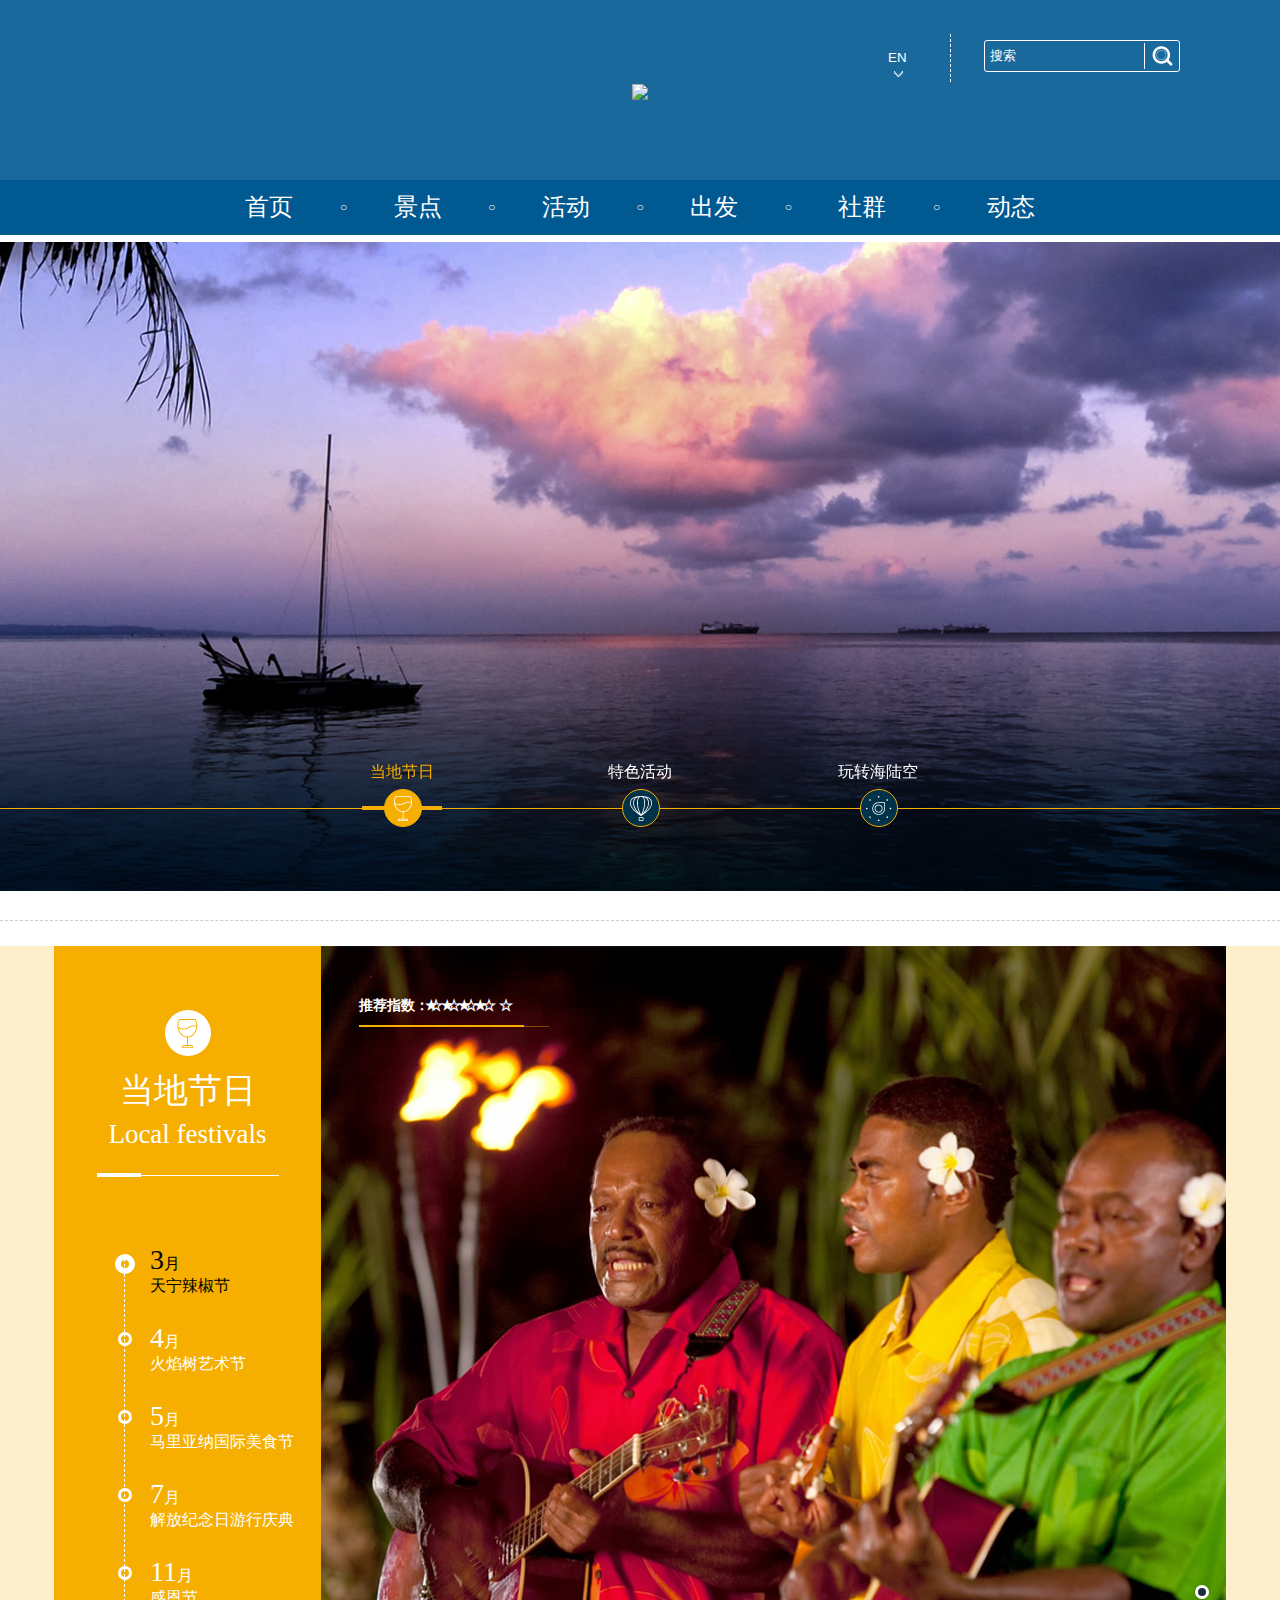
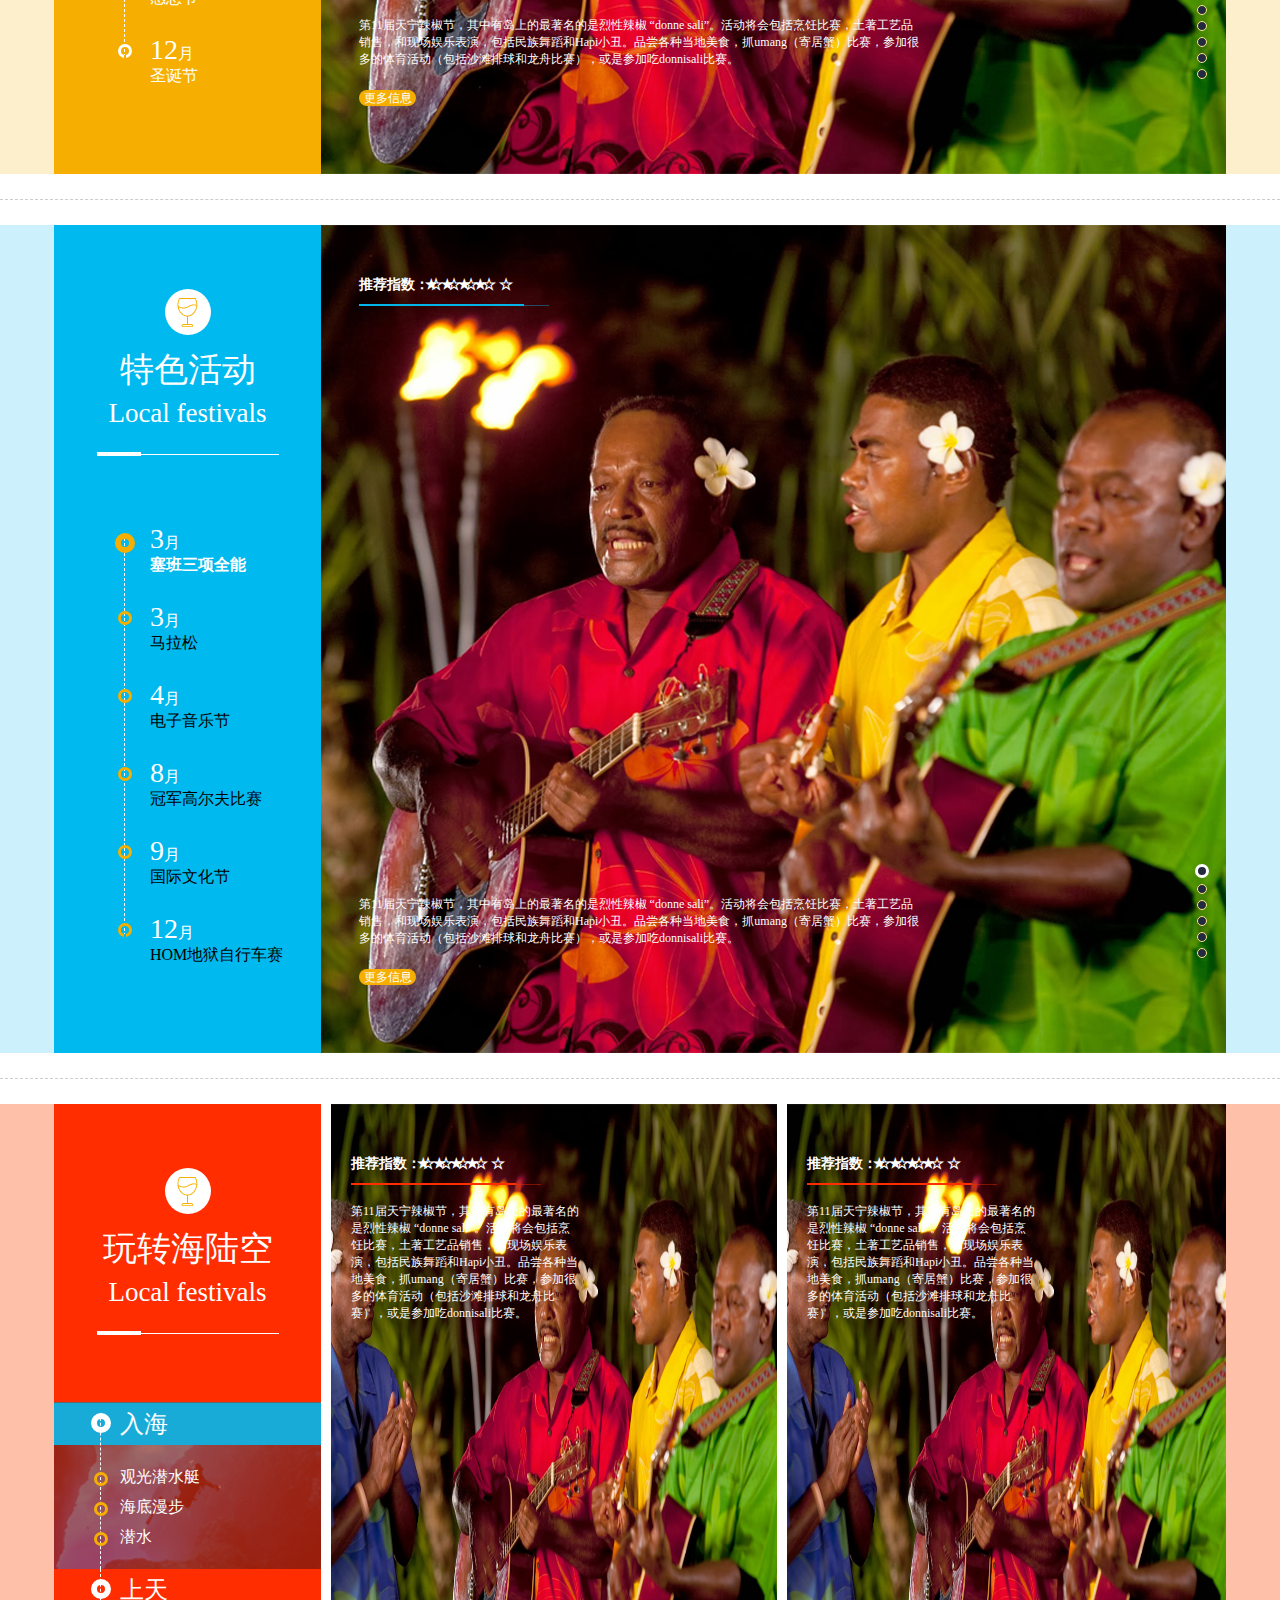
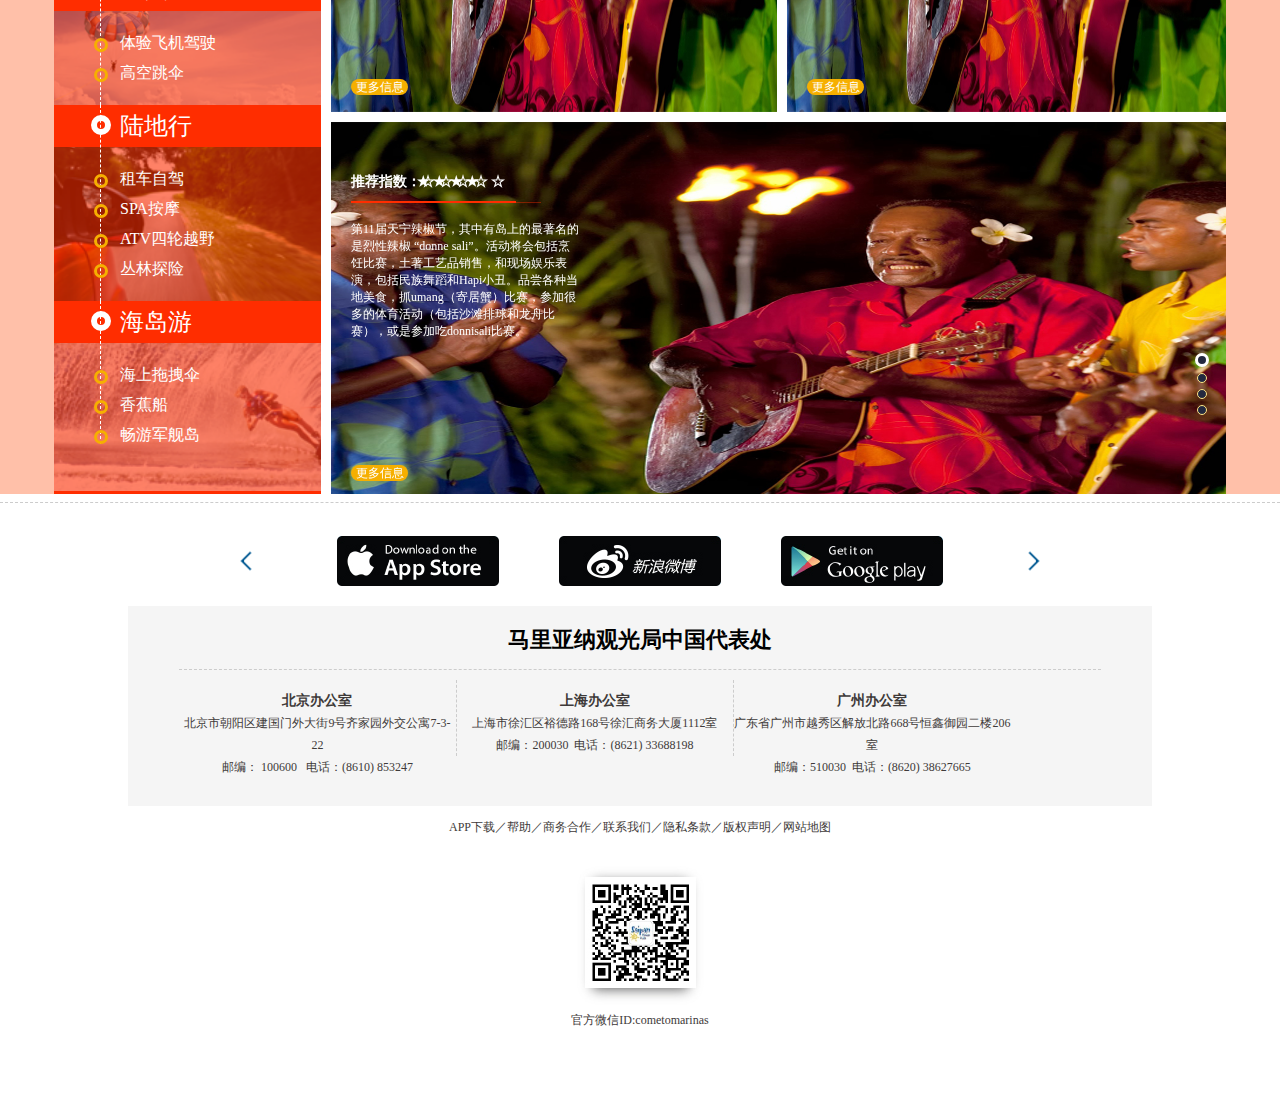
==== commit a4859a85: "init" ====
--- a/activity.html
+++ b/activity.html
@@ -465,33 +465,33 @@
 			    		<li class="active">
 			    			<dl class="sea">
 			    				<dt>入海</dt>
-			    				<dd>观光潜水艇</dd>
-			    				<dd>海底漫步</dd>
-			    				<dd>潜水</dd>
+			    				<dd><a href="#">观光潜水艇</a></dd>
+			    				<dd><a href="#">海底漫步</a></dd>
+			    				<dd><a href="#">潜水</a></dd>
 			    			</dl>
 			    		</li>
 			    		<li>
 			    			<dl class="sky">
 			    				<dt>上天</dt>
-			    				<dd>体验飞机驾驶</dd>
-			    				<dd>高空跳伞</dd>
+			    				<dd><a href="#">体验飞机驾驶</a></dd>
+			    				<dd><a href="#">高空跳伞</a></dd>
 			    			</dl>
 			    		</li>
 			    		<li>
 			    			<dl class="land">
 			    				<dt>陆地行</dt>
-			    				<dd>租车自驾</dd>
-			    				<dd>SPA按摩</dd>
-			    				<dd>ATV四轮越野</dd>
-			    				<dd>丛林探险</dd>
+			    				<dd><a href="#">租车自驾</a></dd>
+			    				<dd><a href="#">SPA按摩</a></dd>
+			    				<dd><a href="#">ATV四轮越野</a></dd>
+			    				<dd><a href="#">丛林探险</a></dd>
 			    			</dl>
 			    		</li>
 			    		<li>
 			    			<dl class="sea-land">
 			    				<dt>海岛游</dt>
-			    				<dd>海上拖拽伞</dd>
-			    				<dd>香蕉船</dd>
-			    				<dd>畅游军舰岛</dd>
+			    				<dd><a href="#">海上拖拽伞</a></dd>
+			    				<dd><a href="#">香蕉船</a></dd>
+			    				<dd><a href="#">畅游军舰岛</a></dd>
 			    			</dl>
 			    		</li>
 			    	</ul>
--- a/css/index.css
+++ b/css/index.css
@@ -14,7 +14,8 @@
 .bog_bg{ background:#f8f9f8;}
 .left{ float:left;}/*左浮动*/
 .right{ float:right;}/*右浮动*/ 
-
+.hr{background-color: #fff;height: 25px;border-top: 1px dashed #ccc;margin-top: 25px;}
+.conwhole{position: relative;left: 50%;margin-left: -960px;}
 .clearfix{ zoom:1; position:relative; overflow:hidden; display:block;}
 .clearfix:after{ content:" "; position:absolute; width:0px; height:0px; clear:both;}
 
@@ -23,7 +24,7 @@
 .pub-top{background: #1a699d;}
 #top.pub-top .search .select .select-shadow{background-color: #1a699d;}
 .ha-bg{min-height: 3442px;min-width: 1172px;background: url(../images/bg.png) no-repeat center;}
-#top{position: relative;}
+#top{position: relative;width: 100%;min-width: 1172px;}
 #top h1{text-align: center;line-height: 180px;}
 #top .logo{vertical-align: middle;}
 #top .search{position: absolute;top: 30px;right: 100px;line-height: 48px;}
@@ -35,7 +36,7 @@
 #top .search form input[type="text"]{width: 80%;background: transparent;color: #fff;float: left;line-height: 30px;text-indent: 5px;}
 #top .search form input[type="submit"]{float: right;width: 18%;background: transparent url(../images/search.png) no-repeat center;text-indent: -9999px;line-height: 26px;border-left: 1px solid #fff;margin-top: 2px;cursor: pointer;}
 
-#nav{width: 100%;line-height: 55px;background: #015992;height: 55px;}
+#nav{width: 100%;min-width: 1172px;line-height: 55px;background: #015992;height: 55px;}
 #nav ul {padding: 0 162.875px;box-sizing: border-box;}
 #nav ul li { float: left; line-height: 55px; position: relative;text-align: center; }
 #nav ul li:nth-of-type(2n+1){width: 105px;}
@@ -92,7 +93,7 @@
 .content .activity h5 i{font-style: normal;font-size: 12px;position: relative;top: -3px;}
 .rotate-bg{width: 1156px;height: 306px;margin: 0 auto;background: #dcdcdc;padding-top: 10px;position: relative;}
 
-#footer{width: 100%;min-width: 1172px;background: #fff;padding: 8px 0 276px;}
+#footer{width: 100%;min-width: 1172px;background: #fff;padding: 8px 0 70px;}
 #footer .worker-box{border-top: 1px dashed #ccc;padding: 33px 0 20px;}
 #footer .worker{width: 800px;margin: 0 auto;position: relative;}
 #footer .worker .box{width: 606px;height: 50px;margin: 0 auto;overflow: hidden;position: relative;}
--- a/css/activity.css
+++ b/css/activity.css
@@ -1,4 +1,4 @@
-.hr{background-color: #fff;height: 25px;border-top: 1px dashed #ccc;margin-top: 25px;}
+
 .banner{margin-top: 7px;width: 100%;min-width: 1172px;}
 .banner .swiper-pagination{height: 1px;background: #f6af00;bottom: 86px;z-index: 1;}
 .banner .swiper-pagination span{position: absolute;left: 50%;bottom: -18px;width: 36px;height: 36px;background-color: #003249;background-repeat: no-repeat;background-position: center;border-radius: 50%;border: 1px solid #f6af00;opacity: 1;}
@@ -98,6 +98,7 @@
 .travel .slide ul dt{width: 100%;height: 42px;line-height: 42px;background-color: #ff2d00;font-size: 24px;color: #fff;font-weight: 500;margin-bottom: 17px;position: relative;text-indent: 66px;cursor: pointer;}
 .travel .slide ul dt:before{content: '';width: 8px;height: 8px;background-color: transparent;border: 6px solid #fff;position: absolute;left: 40px;top: 10px;border-radius: 50%;margin-left: -3px;z-index: 5;}
 .travel .slide ul dd{font-size: 16px;color: #fff;line-height: 30px;position: relative;text-indent: 66px;cursor: pointer;}
+.travel .slide ul dd a{color: #fff;}
 .travel .slide ul dd:before{content: '';width: 8px;height: 8px;background-color: transparent;border: 3px solid #f6af00;position: absolute;left: 40px;top: 10px;border-radius: 50%;z-index: 5;}
 
 .travel .description{width: 230px;height: 100%;position: absolute;top: 0;left: 20px;}
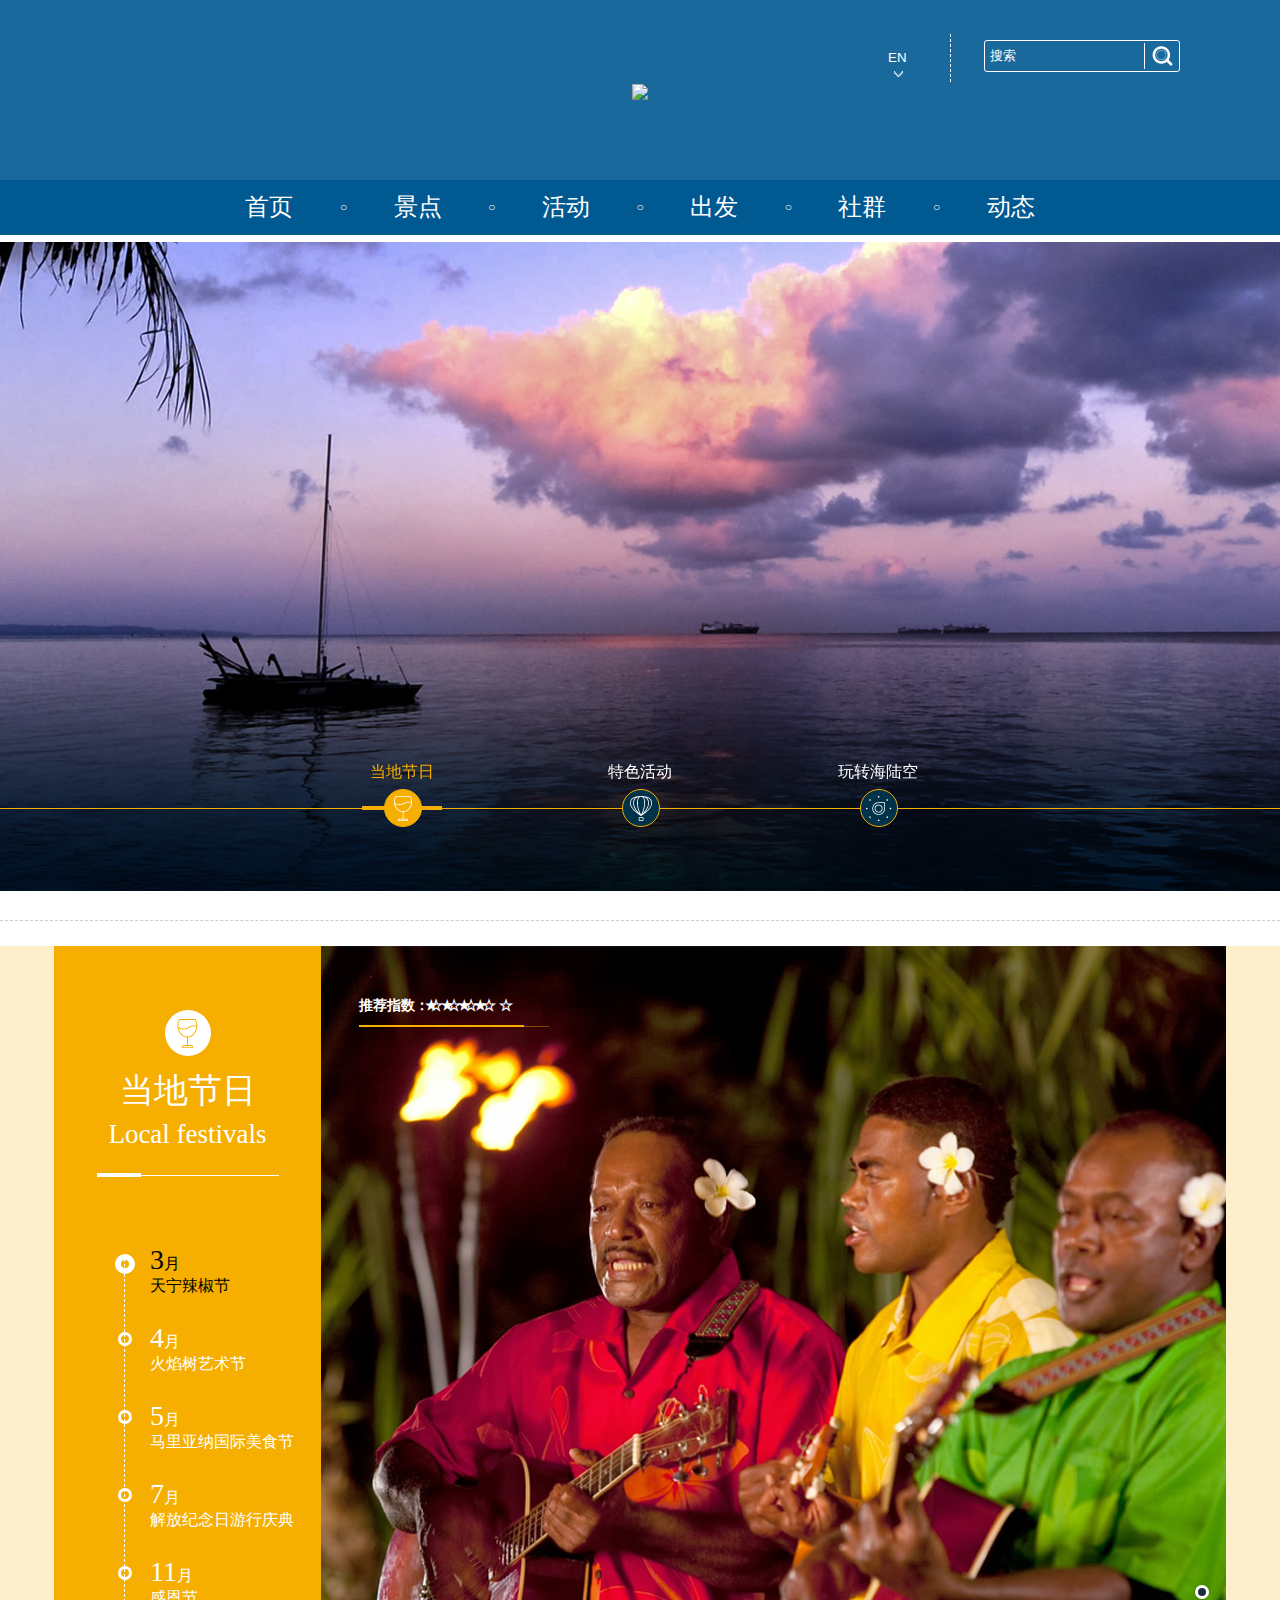
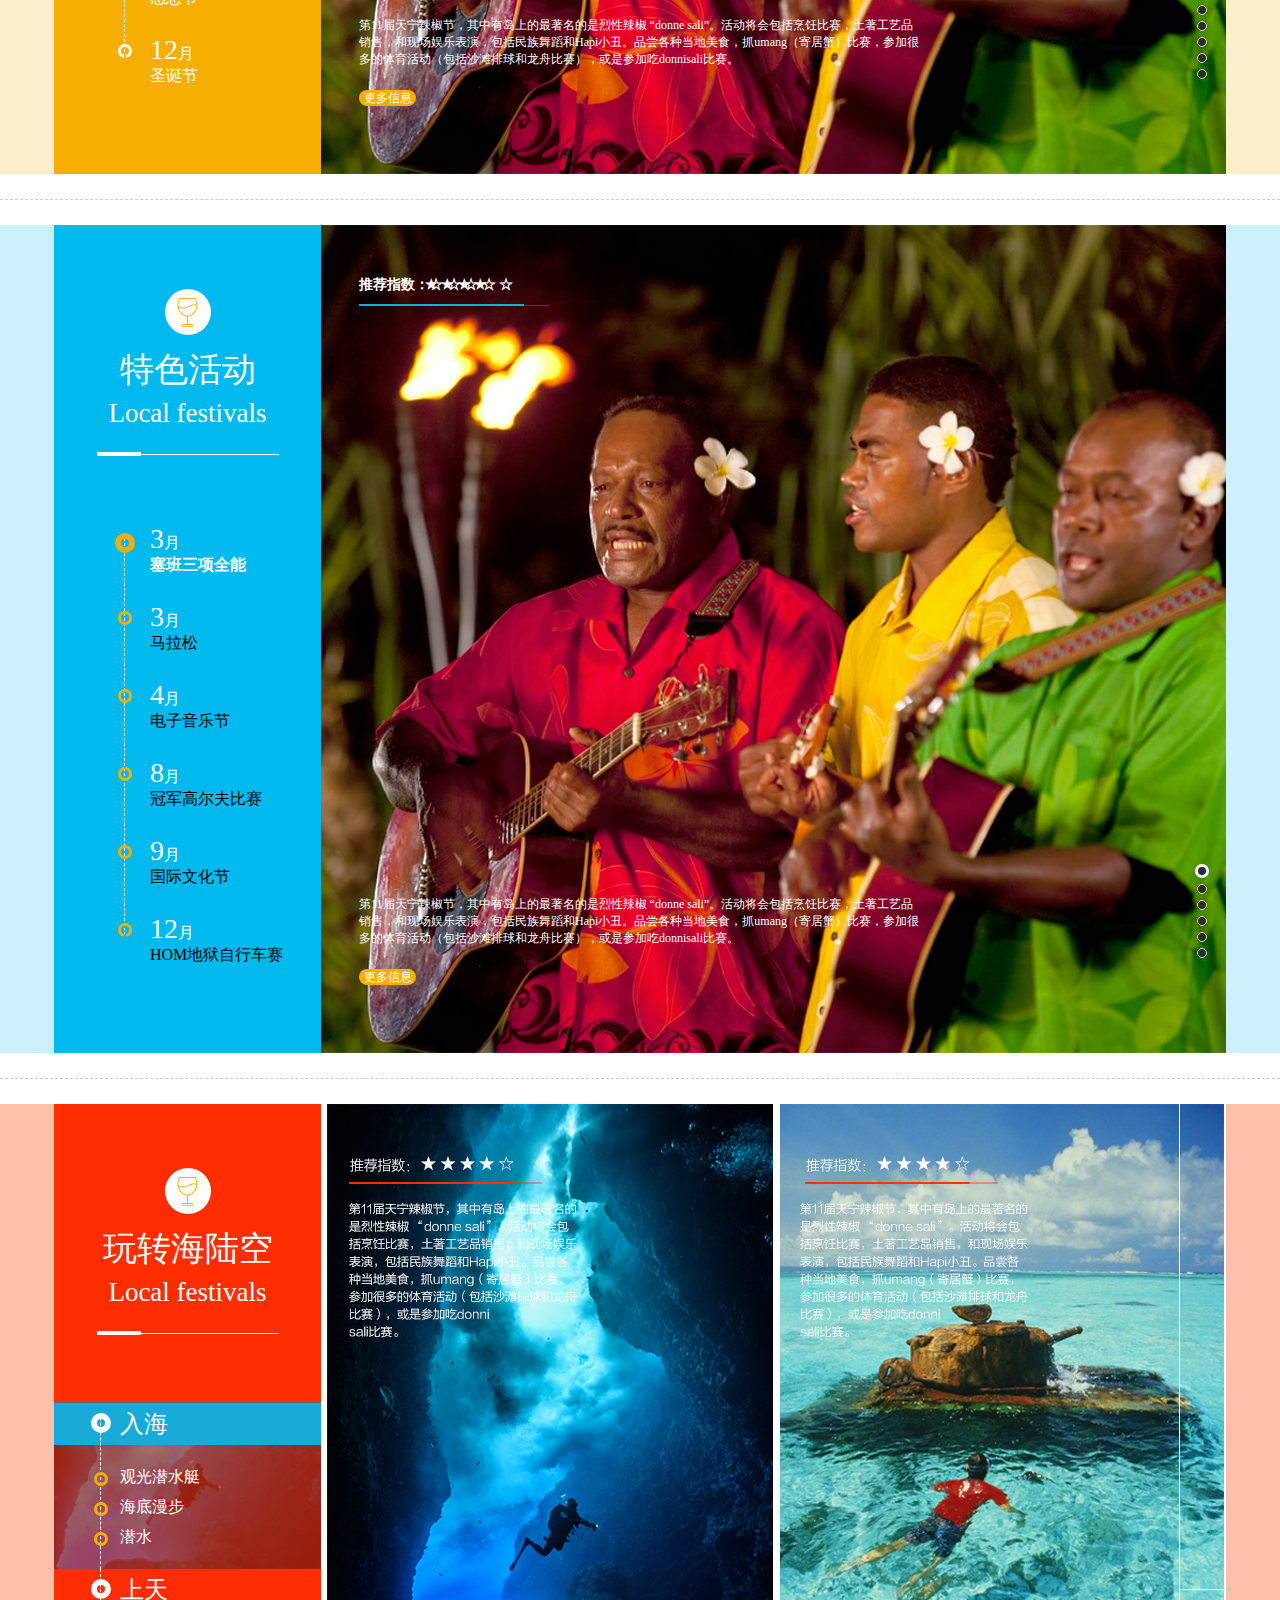
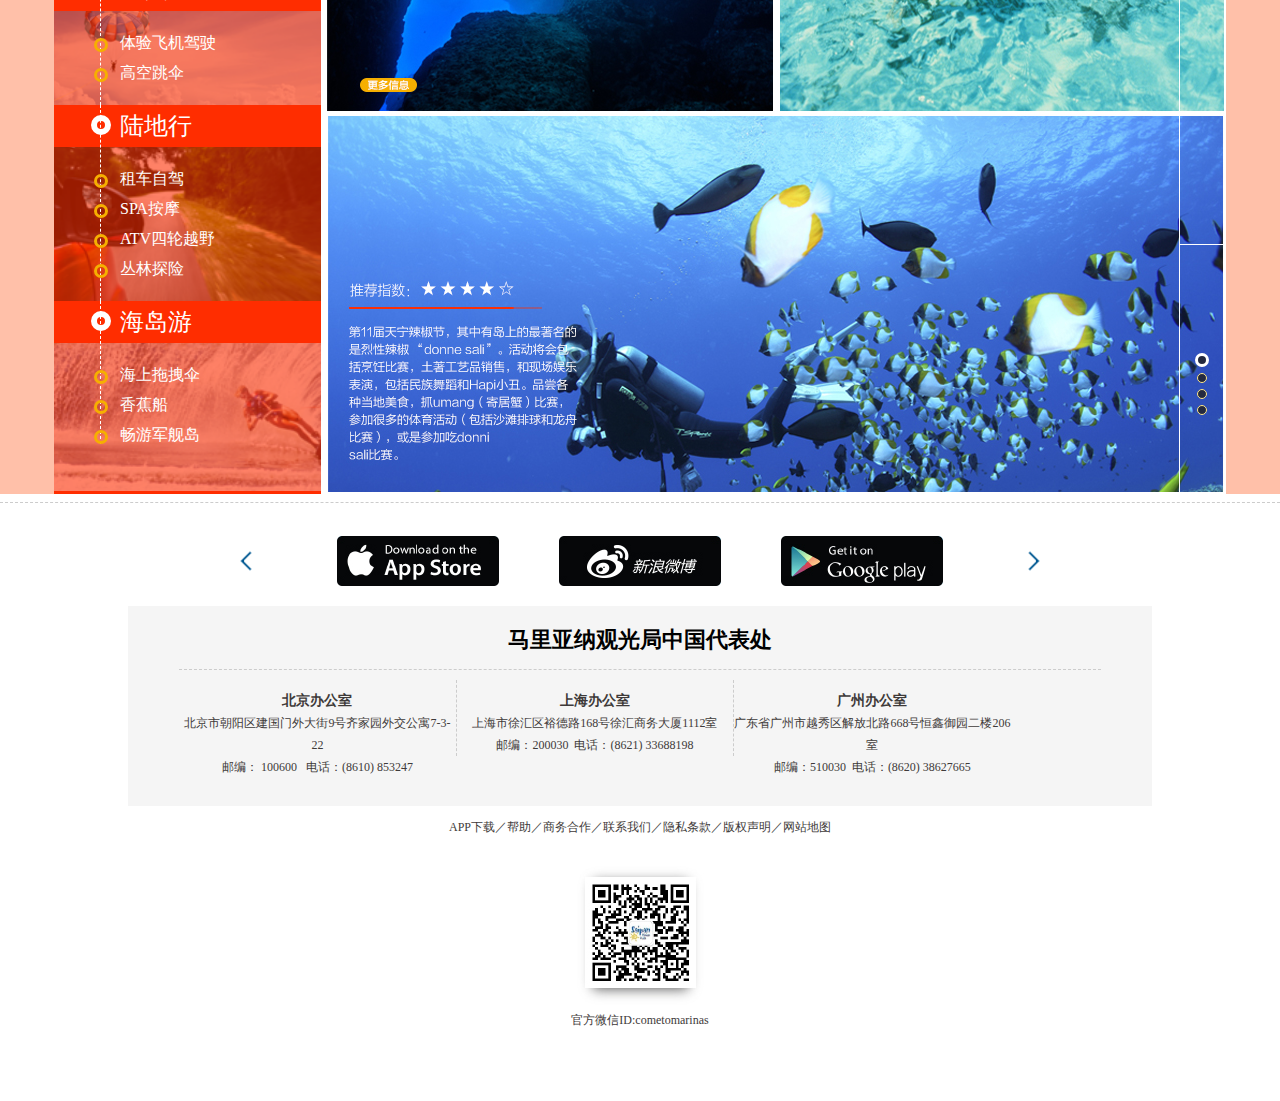
==== commit dce95213: "init" ====
--- a/activity.html
+++ b/activity.html
@@ -29,9 +29,9 @@
 	    </div>
 	</div>
 	<div id="nav">
-	  <ul id="supnav" class="container">
+	  <ul id="supnav" class="container clearfix">
 	    <li>
-	        <a href="#" class="a">首页</a>
+	        <a href="index.html" class="a">首页</a>
 	        <div>
 	            <!-- <a href="#">导航菜单</a> 
 	            <a href="#">导航菜单</a> 
@@ -42,7 +42,7 @@
 	    </li>
 	    <li>○</li>
 	    <li>
-	        <a href="#" class="a">景点</a>
+	        <a href="view.html" class="a">景点</a>
 	        <div> 
 	            <a href="#">导航菜单</a>
 	            <a href="#">导航菜单</a>
@@ -56,7 +56,7 @@
 	    </li>
 	    <li>○</li>
 	    <li>
-	        <a href="#" class="a">活动</a>
+	        <a href="activity.html" class="a">活动</a>
 	        <div> 
 	            <a href="#">导航菜单</a> 
 	            <a href="#">导航菜单</a>
@@ -347,108 +347,112 @@
 			<div class="swiper-container swiper-container-vertical travel-container">
 			    <div class="swiper-wrapper">
 			        <div class="swiper-slide san">
-			            <a href="#">
-			            	<img src="images/activity/festival1.jpg" />
-			            	<div class="description">
-			            		<div class="star"><h5>推荐指数：☆ ☆ ☆ ☆ ☆<span>★ ★ ★ ★</span></h5></div>
-			            		<p class="desc">第11届天宁辣椒节，其中有岛上的最著名的是烈性辣椒 “donne sali”。活动将会包括烹饪比赛，土著工艺品销售，和现场娱乐表演，包括民族舞蹈和Hapi小丑。品尝各种当地美食，抓umang（寄居蟹）比赛，参加很多的体育活动（包括沙滩排球和龙舟比赛），或是参加吃donnisali比赛。</p>
-			            		<div class="btn">更多信息</div>
-			            	</div>
-			            </a>
-			            <a href="#">
-			            	<img src="images/activity/festival1.jpg" />
-			            	<div class="description">
-			            		<div class="star"><h5>推荐指数：☆ ☆ ☆ ☆ ☆<span>★ ★ ★ ★</span></h5></div>
-			            		<p class="desc">第11届天宁辣椒节，其中有岛上的最著名的是烈性辣椒 “donne sali”。活动将会包括烹饪比赛，土著工艺品销售，和现场娱乐表演，包括民族舞蹈和Hapi小丑。品尝各种当地美食，抓umang（寄居蟹）比赛，参加很多的体育活动（包括沙滩排球和龙舟比赛），或是参加吃donnisali比赛。</p>
-			            		<div class="btn">更多信息</div>
-			            	</div>
-			            </a>
-			            <a href="#">
-			            	<img src="images/activity/festival1.jpg" />
-			            	<div class="description">
-			            		<div class="star"><h5>推荐指数：☆ ☆ ☆ ☆ ☆<span>★ ★ ★ ★</span></h5></div>
-			            		<p class="desc">第11届天宁辣椒节，其中有岛上的最著名的是烈性辣椒 “donne sali”。活动将会包括烹饪比赛，土著工艺品销售，和现场娱乐表演，包括民族舞蹈和Hapi小丑。品尝各种当地美食，抓umang（寄居蟹）比赛，参加很多的体育活动（包括沙滩排球和龙舟比赛），或是参加吃donnisali比赛。</p>
-			            		<div class="btn">更多信息</div>
-			            	</div>
-			            </a>
+			        	<img src="images/activity/festival3.jpg" />
+			            <!-- <a href="#">
+			            	<img src="images/activity/festival1.jpg" />
+			            	<div class="description">
+			            		<div class="star"><h5>推荐指数：☆ ☆ ☆ ☆ ☆<span>★ ★ ★ ★</span></h5></div>
+			            		<p class="desc">第11届天宁辣椒节，其中有岛上的最著名的是烈性辣椒 “donne sali”。活动将会包括烹饪比赛，土著工艺品销售，和现场娱乐表演，包括民族舞蹈和Hapi小丑。品尝各种当地美食，抓umang（寄居蟹）比赛，参加很多的体育活动（包括沙滩排球和龙舟比赛），或是参加吃donnisali比赛。</p>
+			            		<div class="btn">更多信息</div>
+			            	</div>
+			            </a>
+			            <a href="#">
+			            	<img src="images/activity/festival1.jpg" />
+			            	<div class="description">
+			            		<div class="star"><h5>推荐指数：☆ ☆ ☆ ☆ ☆<span>★ ★ ★ ★</span></h5></div>
+			            		<p class="desc">第11届天宁辣椒节，其中有岛上的最著名的是烈性辣椒 “donne sali”。活动将会包括烹饪比赛，土著工艺品销售，和现场娱乐表演，包括民族舞蹈和Hapi小丑。品尝各种当地美食，抓umang（寄居蟹）比赛，参加很多的体育活动（包括沙滩排球和龙舟比赛），或是参加吃donnisali比赛。</p>
+			            		<div class="btn">更多信息</div>
+			            	</div>
+			            </a>
+			            <a href="#">
+			            	<img src="images/activity/festival1.jpg" />
+			            	<div class="description">
+			            		<div class="star"><h5>推荐指数：☆ ☆ ☆ ☆ ☆<span>★ ★ ★ ★</span></h5></div>
+			            		<p class="desc">第11届天宁辣椒节，其中有岛上的最著名的是烈性辣椒 “donne sali”。活动将会包括烹饪比赛，土著工艺品销售，和现场娱乐表演，包括民族舞蹈和Hapi小丑。品尝各种当地美食，抓umang（寄居蟹）比赛，参加很多的体育活动（包括沙滩排球和龙舟比赛），或是参加吃donnisali比赛。</p>
+			            		<div class="btn">更多信息</div>
+			            	</div>
+			            </a> -->
 			        </div>
 			        <div class="swiper-slide er">
-			            <a href="#">
-			            	<img src="images/activity/festival1.jpg" />
-			            	<div class="description">
-			            		<div class="star"><h5>推荐指数：☆ ☆ ☆ ☆ ☆<span>★ ★ ★ ★</span></h5></div>
-			            		<p class="desc">第11届天宁辣椒节，其中有岛上的最著名的是烈性辣椒 “donne sali”。活动将会包括烹饪比赛，土著工艺品销售，和现场娱乐表演，包括民族舞蹈和Hapi小丑。品尝各种当地美食，抓umang（寄居蟹）比赛，参加很多的体育活动（包括沙滩排球和龙舟比赛），或是参加吃donnisali比赛。</p>
-			            		<div class="btn">更多信息</div>
-			            	</div>
-			            </a>
-			            <a href="#">
-			            	<img src="images/activity/festival1.jpg" />
-			            	<div class="description">
-			            		<div class="star"><h5>推荐指数：☆ ☆ ☆ ☆ ☆<span>★ ★ ★ ★</span></h5></div>
-			            		<p class="desc">第11届天宁辣椒节，其中有岛上的最著名的是烈性辣椒 “donne sali”。活动将会包括烹饪比赛，土著工艺品销售，和现场娱乐表演，包括民族舞蹈和Hapi小丑。品尝各种当地美食，抓umang（寄居蟹）比赛，参加很多的体育活动（包括沙滩排球和龙舟比赛），或是参加吃donnisali比赛。</p>
-			            		<div class="btn">更多信息</div>
-			            	</div>
-			            </a>
+			        	<img src="images/activity/festival3.jpg" />
+			            <!-- <a href="#">
+			            	<img src="images/activity/festival1.jpg" />
+			            	<div class="description">
+			            		<div class="star"><h5>推荐指数：☆ ☆ ☆ ☆ ☆<span>★ ★ ★ ★</span></h5></div>
+			            		<p class="desc">第11届天宁辣椒节，其中有岛上的最著名的是烈性辣椒 “donne sali”。活动将会包括烹饪比赛，土著工艺品销售，和现场娱乐表演，包括民族舞蹈和Hapi小丑。品尝各种当地美食，抓umang（寄居蟹）比赛，参加很多的体育活动（包括沙滩排球和龙舟比赛），或是参加吃donnisali比赛。</p>
+			            		<div class="btn">更多信息</div>
+			            	</div>
+			            </a>
+			            <a href="#">
+			            	<img src="images/activity/festival1.jpg" />
+			            	<div class="description">
+			            		<div class="star"><h5>推荐指数：☆ ☆ ☆ ☆ ☆<span>★ ★ ★ ★</span></h5></div>
+			            		<p class="desc">第11届天宁辣椒节，其中有岛上的最著名的是烈性辣椒 “donne sali”。活动将会包括烹饪比赛，土著工艺品销售，和现场娱乐表演，包括民族舞蹈和Hapi小丑。品尝各种当地美食，抓umang（寄居蟹）比赛，参加很多的体育活动（包括沙滩排球和龙舟比赛），或是参加吃donnisali比赛。</p>
+			            		<div class="btn">更多信息</div>
+			            	</div>
+			            </a> -->
 			        </div>
 			        <div class="swiper-slide si">
-			            <a href="#">
-			            	<img src="images/activity/festival1.jpg" />
-			            	<div class="description">
-			            		<div class="star"><h5>推荐指数：☆ ☆ ☆ ☆ ☆<span>★ ★ ★ ★</span></h5></div>
-			            		<p class="desc">第11届天宁辣椒节，其中有岛上的最著名的是烈性辣椒 “donne sali”。活动将会包括烹饪比赛，土著工艺品销售，和现场娱乐表演，包括民族舞蹈和Hapi小丑。品尝各种当地美食，抓umang（寄居蟹）比赛，参加很多的体育活动（包括沙滩排球和龙舟比赛），或是参加吃donnisali比赛。</p>
-			            		<div class="btn">更多信息</div>
-			            	</div>
-			            </a>
-			            <a href="#">
-			            	<img src="images/activity/festival1.jpg" />
-			            	<div class="description">
-			            		<div class="star"><h5>推荐指数：☆ ☆ ☆ ☆ ☆<span>★ ★ ★ ★</span></h5></div>
-			            		<p class="desc">第11届天宁辣椒节，其中有岛上的最著名的是烈性辣椒 “donne sali”。活动将会包括烹饪比赛，土著工艺品销售，和现场娱乐表演，包括民族舞蹈和Hapi小丑。品尝各种当地美食，抓umang（寄居蟹）比赛，参加很多的体育活动（包括沙滩排球和龙舟比赛），或是参加吃donnisali比赛。</p>
-			            		<div class="btn">更多信息</div>
-			            	</div>
-			            </a>
-			            <a href="#">
-			            	<img src="images/activity/festival1.jpg" />
-			            	<div class="description">
-			            		<div class="star"><h5>推荐指数：☆ ☆ ☆ ☆ ☆<span>★ ★ ★ ★</span></h5></div>
-			            		<p class="desc">第11届天宁辣椒节，其中有岛上的最著名的是烈性辣椒 “donne sali”。活动将会包括烹饪比赛，土著工艺品销售，和现场娱乐表演，包括民族舞蹈和Hapi小丑。品尝各种当地美食，抓umang（寄居蟹）比赛，参加很多的体育活动（包括沙滩排球和龙舟比赛），或是参加吃donnisali比赛。</p>
-			            		<div class="btn">更多信息</div>
-			            	</div>
-			            </a>
-			            <a href="#">
-			            	<img src="images/activity/festival1.jpg" />
-			            	<div class="description">
-			            		<div class="star"><h5>推荐指数：☆ ☆ ☆ ☆ ☆<span>★ ★ ★ ★</span></h5></div>
-			            		<p class="desc">第11届天宁辣椒节，其中有岛上的最著名的是烈性辣椒 “donne sali”。活动将会包括烹饪比赛，土著工艺品销售，和现场娱乐表演，包括民族舞蹈和Hapi小丑。品尝各种当地美食，抓umang（寄居蟹）比赛，参加很多的体育活动（包括沙滩排球和龙舟比赛），或是参加吃donnisali比赛。</p>
-			            		<div class="btn">更多信息</div>
-			            	</div>
-			            </a>
-			        </div>
-			        <div class="swiper-slide san">			            
-			            <a href="#">
-			            	<img src="images/activity/festival1.jpg" />
-			            	<div class="description">
-			            		<div class="star"><h5>推荐指数：☆ ☆ ☆ ☆ ☆<span>★ ★ ★ ★</span></h5></div>
-			            		<p class="desc">第11届天宁辣椒节，其中有岛上的最著名的是烈性辣椒 “donne sali”。活动将会包括烹饪比赛，土著工艺品销售，和现场娱乐表演，包括民族舞蹈和Hapi小丑。品尝各种当地美食，抓umang（寄居蟹）比赛，参加很多的体育活动（包括沙滩排球和龙舟比赛），或是参加吃donnisali比赛。</p>
-			            		<div class="btn">更多信息</div>
-			            	</div>
-			            </a>
-			            <a href="#">
-			            	<img src="images/activity/festival1.jpg" />
-			            	<div class="description">
-			            		<div class="star"><h5>推荐指数：☆ ☆ ☆ ☆ ☆<span>★ ★ ★ ★</span></h5></div>
-			            		<p class="desc">第11届天宁辣椒节，其中有岛上的最著名的是烈性辣椒 “donne sali”。活动将会包括烹饪比赛，土著工艺品销售，和现场娱乐表演，包括民族舞蹈和Hapi小丑。品尝各种当地美食，抓umang（寄居蟹）比赛，参加很多的体育活动（包括沙滩排球和龙舟比赛），或是参加吃donnisali比赛。</p>
-			            		<div class="btn">更多信息</div>
-			            	</div>
-			            </a>
-			            <a href="#">
-			            	<img src="images/activity/festival1.jpg" />
-			            	<div class="description">
-			            		<div class="star"><h5>推荐指数：☆ ☆ ☆ ☆ ☆<span>★ ★ ★ ★</span></h5></div>
-			            		<p class="desc">第11届天宁辣椒节，其中有岛上的最著名的是烈性辣椒 “donne sali”。活动将会包括烹饪比赛，土著工艺品销售，和现场娱乐表演，包括民族舞蹈和Hapi小丑。品尝各种当地美食，抓umang（寄居蟹）比赛，参加很多的体育活动（包括沙滩排球和龙舟比赛），或是参加吃donnisali比赛。</p>
-			            		<div class="btn">更多信息</div>
-			            	</div>
-			            </a>
+			        	<img src="images/activity/festival3.jpg" />
+			            <!-- <a href="#">
+			            	<img src="images/activity/festival1.jpg" />
+			            	<div class="description">
+			            		<div class="star"><h5>推荐指数：☆ ☆ ☆ ☆ ☆<span>★ ★ ★ ★</span></h5></div>
+			            		<p class="desc">第11届天宁辣椒节，其中有岛上的最著名的是烈性辣椒 “donne sali”。活动将会包括烹饪比赛，土著工艺品销售，和现场娱乐表演，包括民族舞蹈和Hapi小丑。品尝各种当地美食，抓umang（寄居蟹）比赛，参加很多的体育活动（包括沙滩排球和龙舟比赛），或是参加吃donnisali比赛。</p>
+			            		<div class="btn">更多信息</div>
+			            	</div>
+			            </a>
+			            <a href="#">
+			            	<img src="images/activity/festival1.jpg" />
+			            	<div class="description">
+			            		<div class="star"><h5>推荐指数：☆ ☆ ☆ ☆ ☆<span>★ ★ ★ ★</span></h5></div>
+			            		<p class="desc">第11届天宁辣椒节，其中有岛上的最著名的是烈性辣椒 “donne sali”。活动将会包括烹饪比赛，土著工艺品销售，和现场娱乐表演，包括民族舞蹈和Hapi小丑。品尝各种当地美食，抓umang（寄居蟹）比赛，参加很多的体育活动（包括沙滩排球和龙舟比赛），或是参加吃donnisali比赛。</p>
+			            		<div class="btn">更多信息</div>
+			            	</div>
+			            </a>
+			            <a href="#">
+			            	<img src="images/activity/festival1.jpg" />
+			            	<div class="description">
+			            		<div class="star"><h5>推荐指数：☆ ☆ ☆ ☆ ☆<span>★ ★ ★ ★</span></h5></div>
+			            		<p class="desc">第11届天宁辣椒节，其中有岛上的最著名的是烈性辣椒 “donne sali”。活动将会包括烹饪比赛，土著工艺品销售，和现场娱乐表演，包括民族舞蹈和Hapi小丑。品尝各种当地美食，抓umang（寄居蟹）比赛，参加很多的体育活动（包括沙滩排球和龙舟比赛），或是参加吃donnisali比赛。</p>
+			            		<div class="btn">更多信息</div>
+			            	</div>
+			            </a>
+			            <a href="#">
+			            	<img src="images/activity/festival1.jpg" />
+			            	<div class="description">
+			            		<div class="star"><h5>推荐指数：☆ ☆ ☆ ☆ ☆<span>★ ★ ★ ★</span></h5></div>
+			            		<p class="desc">第11届天宁辣椒节，其中有岛上的最著名的是烈性辣椒 “donne sali”。活动将会包括烹饪比赛，土著工艺品销售，和现场娱乐表演，包括民族舞蹈和Hapi小丑。品尝各种当地美食，抓umang（寄居蟹）比赛，参加很多的体育活动（包括沙滩排球和龙舟比赛），或是参加吃donnisali比赛。</p>
+			            		<div class="btn">更多信息</div>
+			            	</div>
+			            </a> -->
+			        </div>
+			        <div class="swiper-slide san">	
+			        	<img src="images/activity/festival3.jpg" />		            
+			            <!-- <a href="#">
+			            	<img src="images/activity/festival1.jpg" />
+			            	<div class="description">
+			            		<div class="star"><h5>推荐指数：☆ ☆ ☆ ☆ ☆<span>★ ★ ★ ★</span></h5></div>
+			            		<p class="desc">第11届天宁辣椒节，其中有岛上的最著名的是烈性辣椒 “donne sali”。活动将会包括烹饪比赛，土著工艺品销售，和现场娱乐表演，包括民族舞蹈和Hapi小丑。品尝各种当地美食，抓umang（寄居蟹）比赛，参加很多的体育活动（包括沙滩排球和龙舟比赛），或是参加吃donnisali比赛。</p>
+			            		<div class="btn">更多信息</div>
+			            	</div>
+			            </a>
+			            <a href="#">
+			            	<img src="images/activity/festival1.jpg" />
+			            	<div class="description">
+			            		<div class="star"><h5>推荐指数：☆ ☆ ☆ ☆ ☆<span>★ ★ ★ ★</span></h5></div>
+			            		<p class="desc">第11届天宁辣椒节，其中有岛上的最著名的是烈性辣椒 “donne sali”。活动将会包括烹饪比赛，土著工艺品销售，和现场娱乐表演，包括民族舞蹈和Hapi小丑。品尝各种当地美食，抓umang（寄居蟹）比赛，参加很多的体育活动（包括沙滩排球和龙舟比赛），或是参加吃donnisali比赛。</p>
+			            		<div class="btn">更多信息</div>
+			            	</div>
+			            </a>
+			            <a href="#">
+			            	<img src="images/activity/festival1.jpg" />
+			            	<div class="description">
+			            		<div class="star"><h5>推荐指数：☆ ☆ ☆ ☆ ☆<span>★ ★ ★ ★</span></h5></div>
+			            		<p class="desc">第11届天宁辣椒节，其中有岛上的最著名的是烈性辣椒 “donne sali”。活动将会包括烹饪比赛，土著工艺品销售，和现场娱乐表演，包括民族舞蹈和Hapi小丑。品尝各种当地美食，抓umang（寄居蟹）比赛，参加很多的体育活动（包括沙滩排球和龙舟比赛），或是参加吃donnisali比赛。</p>
+			            		<div class="btn">更多信息</div>
+			            	</div>
+			            </a> -->
 			        </div>
 
 			    </div>
--- a/css/index.css
+++ b/css/index.css
@@ -11,10 +11,11 @@
 input:-ms-input-placeholder {color: #fff;}
 ul,li,ol,input{ list-style:none;}
 input,button,select,textarea{outline:none}/*取消聚焦*/
+body{width: 100%;min-width: 1172px;}
 .bog_bg{ background:#f8f9f8;}
 .left{ float:left;}/*左浮动*/
 .right{ float:right;}/*右浮动*/ 
-.hr{background-color: #fff;height: 25px;border-top: 1px dashed #ccc;margin-top: 25px;}
+.hr{background-color: #fff;height: 25px;border-top: 1px dashed #ccc;margin-top: 25px;width: 100%;min-width: 1172px;}
 .conwhole{position: relative;left: 50%;margin-left: -960px;}
 .clearfix{ zoom:1; position:relative; overflow:hidden; display:block;}
 .clearfix:after{ content:" "; position:absolute; width:0px; height:0px; clear:both;}
@@ -41,7 +42,7 @@
 #nav ul li { float: left; line-height: 55px; position: relative;text-align: center; }
 #nav ul li:nth-of-type(2n+1){width: 105px;}
 #nav ul li:nth-of-type(2n){padding: 0 18px;color: #fff;}
-#nav div { width: 105px; position: absolute; top: 62px; left: 0px; padding-bottom: 0px; float: left; height: 0; overflow: hidden; background-color: #23abf1;z-index: 9999; }
+#nav div { width: 105px; /*position: absolute;*/ top: 62px; left: 0px; padding-bottom: 0px; float: left; height: 0; overflow: hidden; background-color: #23abf1;z-index: 9999; }
 #nav li .a { text-decoration: none; color: #FFFFFF; line-height: 55px; display: block;font-size: 24px;color: #fff; }
 #nav li .a:hover{color: #fccd00;border-bottom: 7px solid #fccd00;}
 #nav div a { text-decoration: none; color: #FFFFFF; line-height: 26px; display: block; }
--- a/css/activity.css
+++ b/css/activity.css
@@ -66,11 +66,11 @@
 .activitys .description .btn{font-size: 12px;color: #fff;width: 57px;height: 16px;border-radius: 16px;background-color: #f6af00;text-align: center;line-height: 16px;margin-top: 22px;}
 .travel{background-color: #ffc0a9;height: 990px;}
 .travel .swiper-slide{margin-left: 267px;background-color: #fff;}
-.travel .swiper-slide.er a{display: block;width: 446px;height: 100%;float: left;position: relative;margin: 0 0 0 10px;}
+/*.travel .swiper-slide.er a{display: block;width: 446px;height: 100%;float: left;position: relative;margin: 0 0 0 10px;}
 .travel .swiper-slide.san a{display: block;width: 446px;height: 608px;float: left;position: relative;margin: 0 0 10px 10px;}
 .travel .swiper-slide.san a:last-child{width: 100%;height: 376px;margin-bottom: 0;}
 .travel .swiper-slide.si a{display: block;width: 446px;height: 495px;float: left;position: relative;margin: 0 0 10px 10px;}
-.travel .swiper-slide.si a:nth-last-of-type(1),.travel .swiper-slide.si a:nth-last-of-type(2){margin-bottom: 0;}
+.travel .swiper-slide.si a:nth-last-of-type(1),.travel .swiper-slide.si a:nth-last-of-type(2){margin-bottom: 0;}*/
 .travel .swiper-slide a img{width: 100%;height: 100%;}
 .travel .slide{background-color: #ff2d00;padding-left: 0;padding-right: 0;}
 .travel .slide ul{color: #000;margin: 68px 0 0 0px;position: relative;}
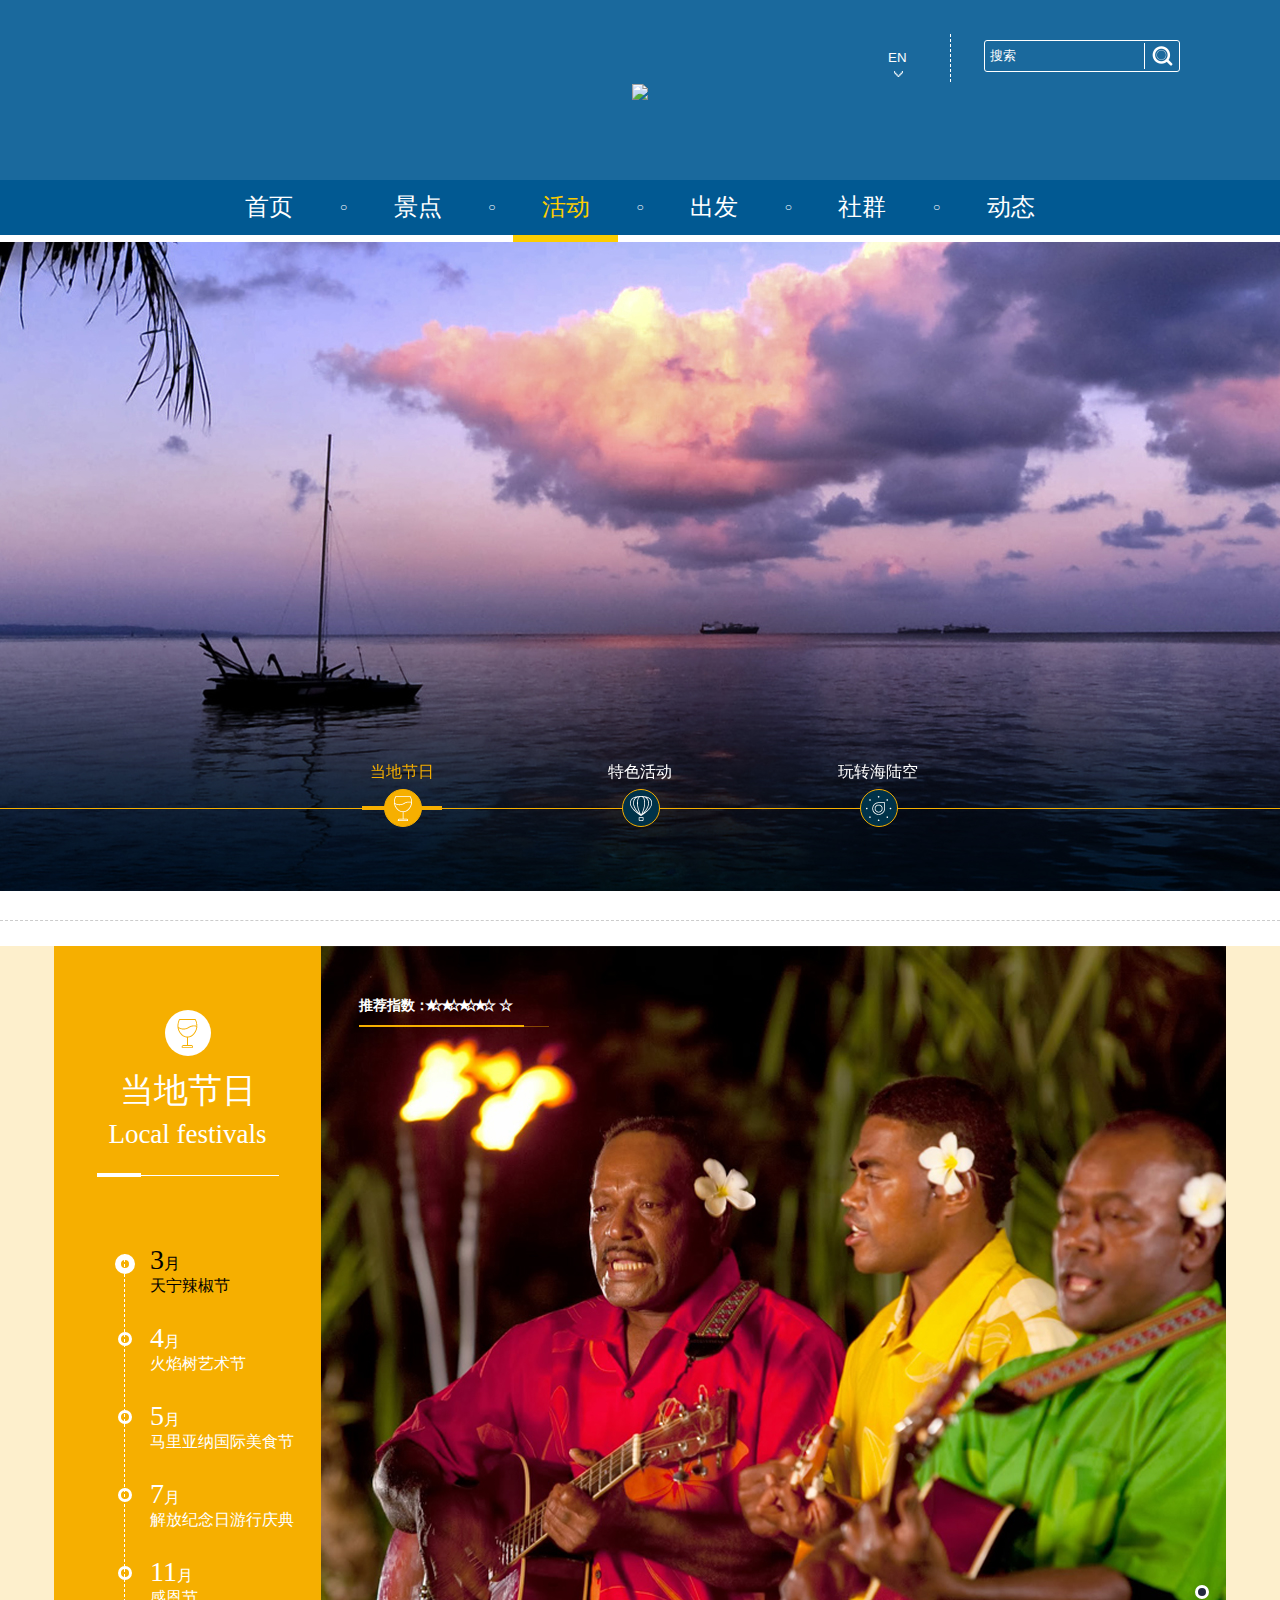
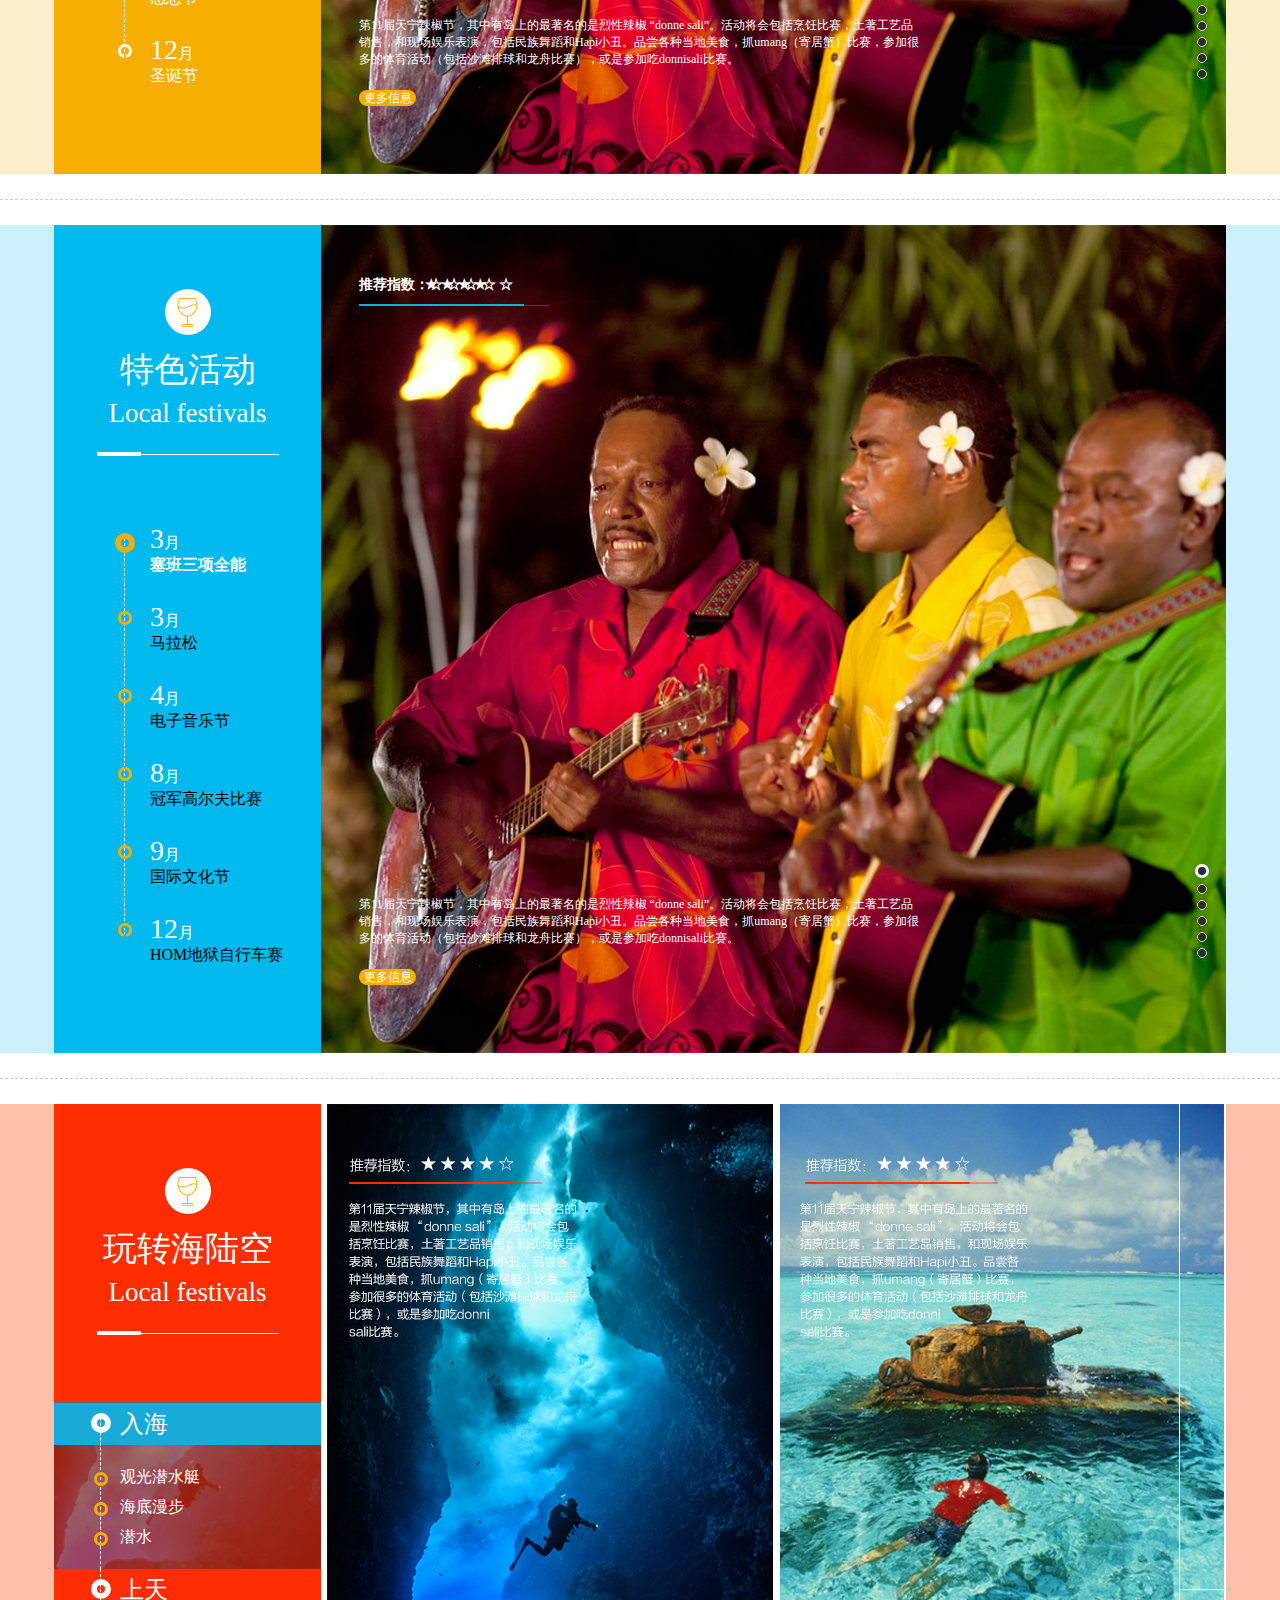
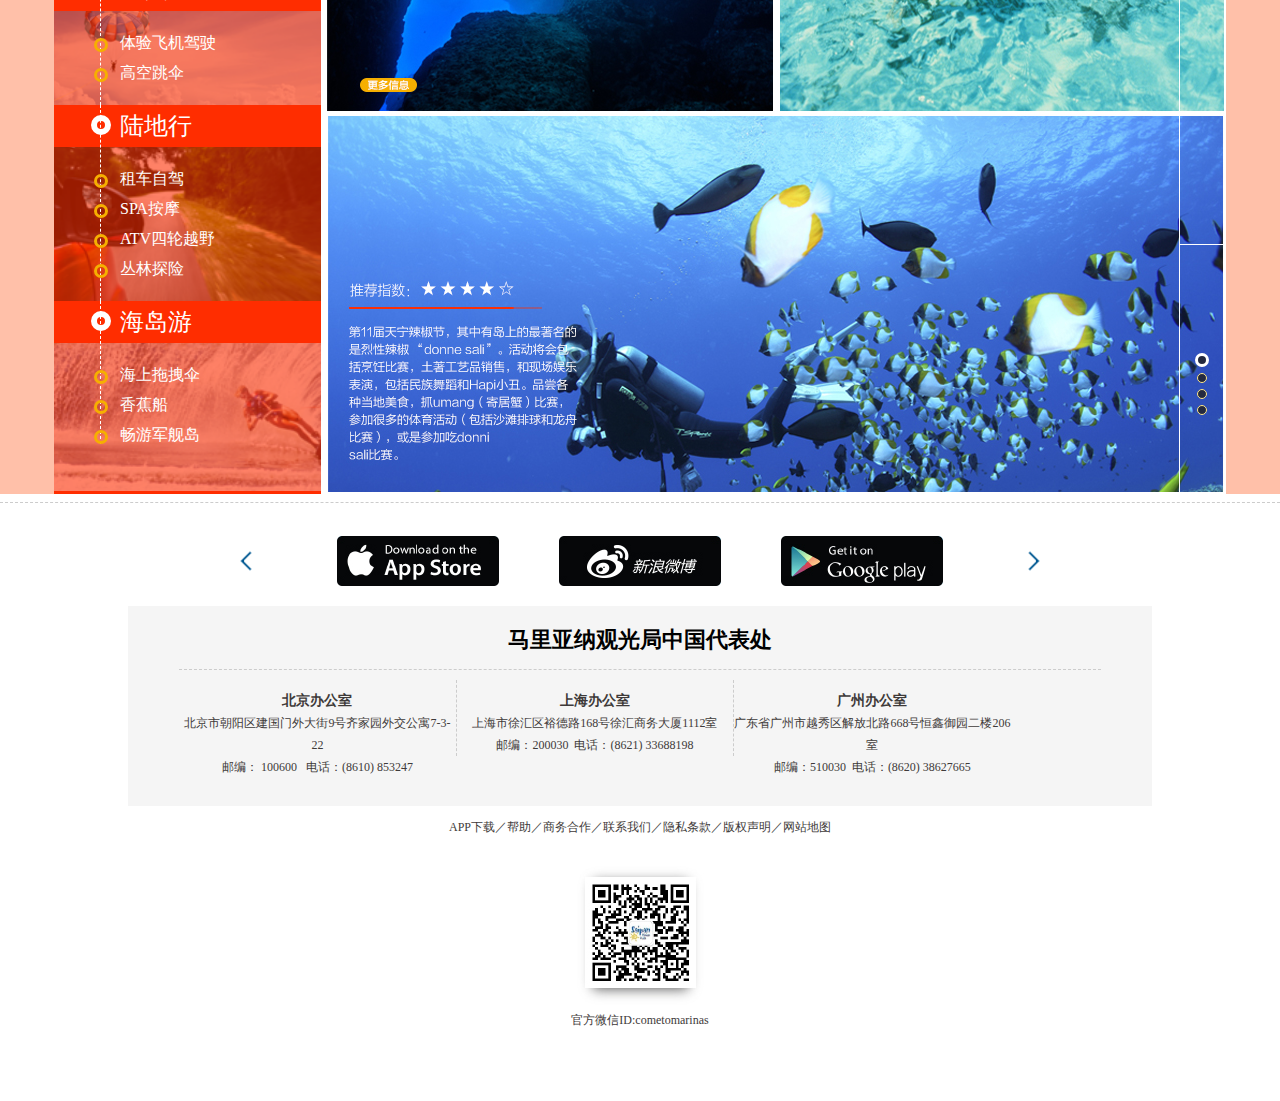
==== commit 22575db8: "init" ====
--- a/activity.html
+++ b/activity.html
@@ -29,86 +29,79 @@
 	    </div>
 	</div>
 	<div id="nav">
-	  <ul id="supnav" class="container clearfix">
-	    <li>
-	        <a href="index.html" class="a">首页</a>
-	        <div>
-	            <!-- <a href="#">导航菜单</a> 
-	            <a href="#">导航菜单</a> 
-	            <a href="#">导航菜单</a>
-	            <a href="#">导航菜单</a> 
-	            <a href="#">导航菜单</a> --> 
-	        </div>
-	    </li>
-	    <li>○</li>
-	    <li>
-	        <a href="view.html" class="a">景点</a>
-	        <div> 
-	            <a href="#">导航菜单</a>
-	            <a href="#">导航菜单</a>
-	            <a href="#">导航菜单</a> 
-	            <a href="#">导航菜单</a> 
-	            <a href="#">导航菜单</a> 
-	            <a href="#">导航菜单</a> 
-	            <a href="#">导航菜单</a> 
-	            <a href="#">导航菜单</a> 
-	        </div>
-	    </li>
-	    <li>○</li>
-	    <li>
-	        <a href="activity.html" class="a">活动</a>
-	        <div> 
-	            <a href="#">导航菜单</a> 
-	            <a href="#">导航菜单</a>
-	            <a href="#">导航菜单</a> 
-	            <a href="#">导航菜单</a> 
-	            <a href="#">导航菜单</a> 
-	            <a href="#">导航菜单</a> 
-	            <a href="#">导航菜单</a> 
-	        </div>
-	    </li>
-	    <li>○</li>
-	    <li>
-	        <a href="#" class="a">出发</a>
-	        <div> 
-	            <a href="#">导航菜单</a> 
-	            <a href="#">导航菜单</a> 
-	            <a href="#">导航菜单</a>
-	            <a href="#">导航菜单</a>
-	            <a href="#">导航菜单</a> 
-	            <a href="#">导航菜单</a> 
-	            <a href="#">导航菜单</a> 
-	            <a href="#">导航菜单</a> 
-	            <a href="#">导航菜单</a> 
-	        </div>
-	    </li>
-	    <li>○</li>
-	    <li>
-	        <a href="#" class="a">社群</a>
-	        <div> 
-	            <a href="#">导航菜单</a>
-	            <a href="#">导航菜单</a>
-	            <a href="#">导航菜单</a> 
-	            <a href="#">导航菜单</a>
-	            <a href="#">导航菜单</a> 
-	            <a href="#">导航菜单</a> 
-	            <a href="#">导航菜单</a> 
-	            <a href="#">导航菜单</a> 
-	            <a href="#">导航菜单</a> 
-	        </div>
-	    </li>
-	    <li>○</li>
-	    <li>
-	        <a href="#" class="a">动态</a>
-	        <div> 
-	            <a href="#">导航菜单</a> 
-	            <a href="#">导航菜单</a>
-	            <a href="#">导航菜单</a> 
-	            <a href="#">导航菜单</a>
-	        </div>
-	    </li>
-	  </ul>
-	</div>
+      <ul id="supnav" class="container">
+        <li class="top_menuItem">
+            <a href="index.html" class="top_menuItemA">首页</a>
+        </li>
+        <li>○</li>
+        <li class="top_menuItem">
+            <a href="view.html" class="top_menuItemA">景点</a>
+            <div class="top_menuItemDiv"> 
+                <a href="#">导航菜单</a>
+                <a href="#">导航菜单</a>
+                <a href="#">导航菜单</a> 
+                <a href="#">导航菜单</a> 
+                <a href="#">导航菜单</a> 
+                <a href="#">导航菜单</a> 
+                <a href="#">导航菜单</a> 
+                <a href="#">导航菜单</a> 
+            </div>
+        </li>
+        <li>○</li>
+        <li class="top_menuItem choose">
+            <a href="activity.html" class="top_menuItemA">活动</a>
+            <div class="top_menuItemDiv"> 
+                <a href="#">导航菜单</a> 
+                <a href="#">导航菜单</a>
+                <a href="#">导航菜单</a> 
+                <a href="#">导航菜单</a> 
+                <a href="#">导航菜单</a> 
+                <a href="#">导航菜单</a> 
+                <a href="#">导航菜单</a> 
+            </div>
+        </li>
+        <li>○</li>
+        <li class="top_menuItem">
+            <a href="#" class="top_menuItemA">出发</a>
+            <div class="top_menuItemDiv"> 
+                <a href="#">导航菜单</a> 
+                <a href="#">导航菜单</a> 
+                <a href="#">导航菜单</a>
+                <a href="#">导航菜单</a>
+                <a href="#">导航菜单</a> 
+                <a href="#">导航菜单</a> 
+                <a href="#">导航菜单</a> 
+                <a href="#">导航菜单</a> 
+                <a href="#">导航菜单</a> 
+            </div>
+        </li>
+        <li>○</li>
+        <li class="top_menuItem">
+            <a href="#" class="top_menuItemA">社群</a>
+            <div class="top_menuItemDiv"> 
+                <a href="#">导航菜单</a>
+                <a href="#">导航菜单</a>
+                <a href="#">导航菜单</a> 
+                <a href="#">导航菜单</a>
+                <a href="#">导航菜单</a> 
+                <a href="#">导航菜单</a> 
+                <a href="#">导航菜单</a> 
+                <a href="#">导航菜单</a> 
+                <a href="#">导航菜单</a> 
+            </div>
+        </li>
+        <li>○</li>
+        <li class="top_menuItem">
+            <a href="#" class="top_menuItemA">动态</a>
+            <div class="top_menuItemDiv"> 
+                <a href="#">导航菜单</a> 
+                <a href="#">导航菜单</a>
+                <a href="#">导航菜单</a> 
+                <a href="#">导航菜单</a>
+            </div>
+        </li>
+      </ul>
+    </div>
 	<div class="banner">
 	    <div class="swiper-container activity-container">
 	        <div class="swiper-wrapper">
--- a/css/index.css
+++ b/css/index.css
@@ -42,11 +42,12 @@
 #nav ul li { float: left; line-height: 55px; position: relative;text-align: center; }
 #nav ul li:nth-of-type(2n+1){width: 105px;}
 #nav ul li:nth-of-type(2n){padding: 0 18px;color: #fff;}
-#nav div { width: 105px; /*position: absolute;*/ top: 62px; left: 0px; padding-bottom: 0px; float: left; height: 0; overflow: hidden; background-color: #23abf1;z-index: 9999; }
-#nav li .a { text-decoration: none; color: #FFFFFF; line-height: 55px; display: block;font-size: 24px;color: #fff; }
-#nav li .a:hover{color: #fccd00;border-bottom: 7px solid #fccd00;}
-#nav div a { text-decoration: none; color: #FFFFFF; line-height: 26px; display: block; }
-#nav div a:hover { background-color: #0C7DBA; }
+#nav .top_menuItem.choose .top_menuItemA{color: #fccd00;border-bottom: 7px solid #fccd00;}
+#nav .top_menuItemDiv { width: 105px; position: absolute; top: 62px; left: 0px; padding-bottom: 0px; /*float: left; height: 0;*/ overflow: hidden; background-color: #23abf1;z-index: 9999; }
+#nav li .top_menuItemA { text-decoration: none; color: #FFFFFF; line-height: 55px; display: block;font-size: 24px;color: #fff; }
+#nav li .top_menuItemA.active{color: #fccd00;border-bottom: 7px solid #fccd00;}
+#nav .top_menuItemDiv a { text-decoration: none; color: #FFFFFF; line-height: 26px; display: block; }
+#nav .top_menuItemDiv a:hover { background-color: #0C7DBA; }
 
 #banner img{display: block;margin: 344px auto 0;}
 .content{padding: 88px 0 0 0;margin-top: 246px;}
